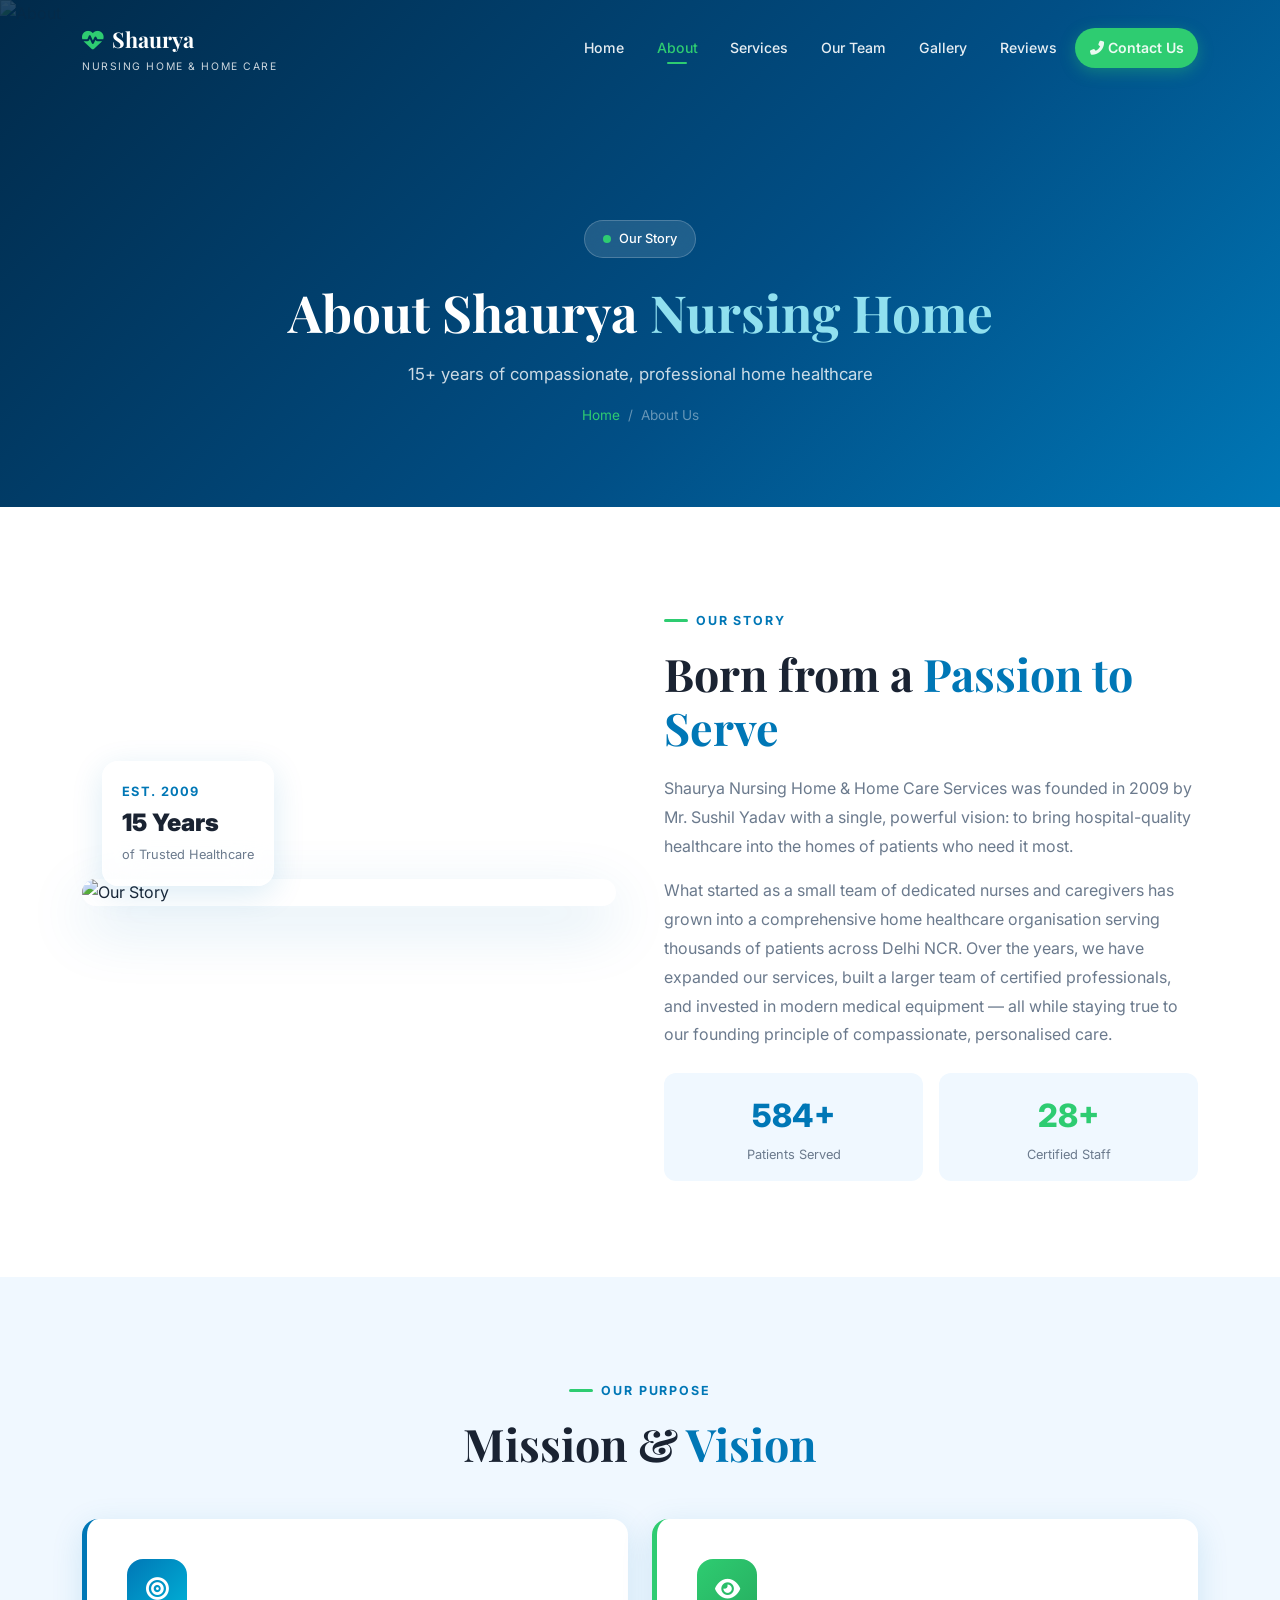
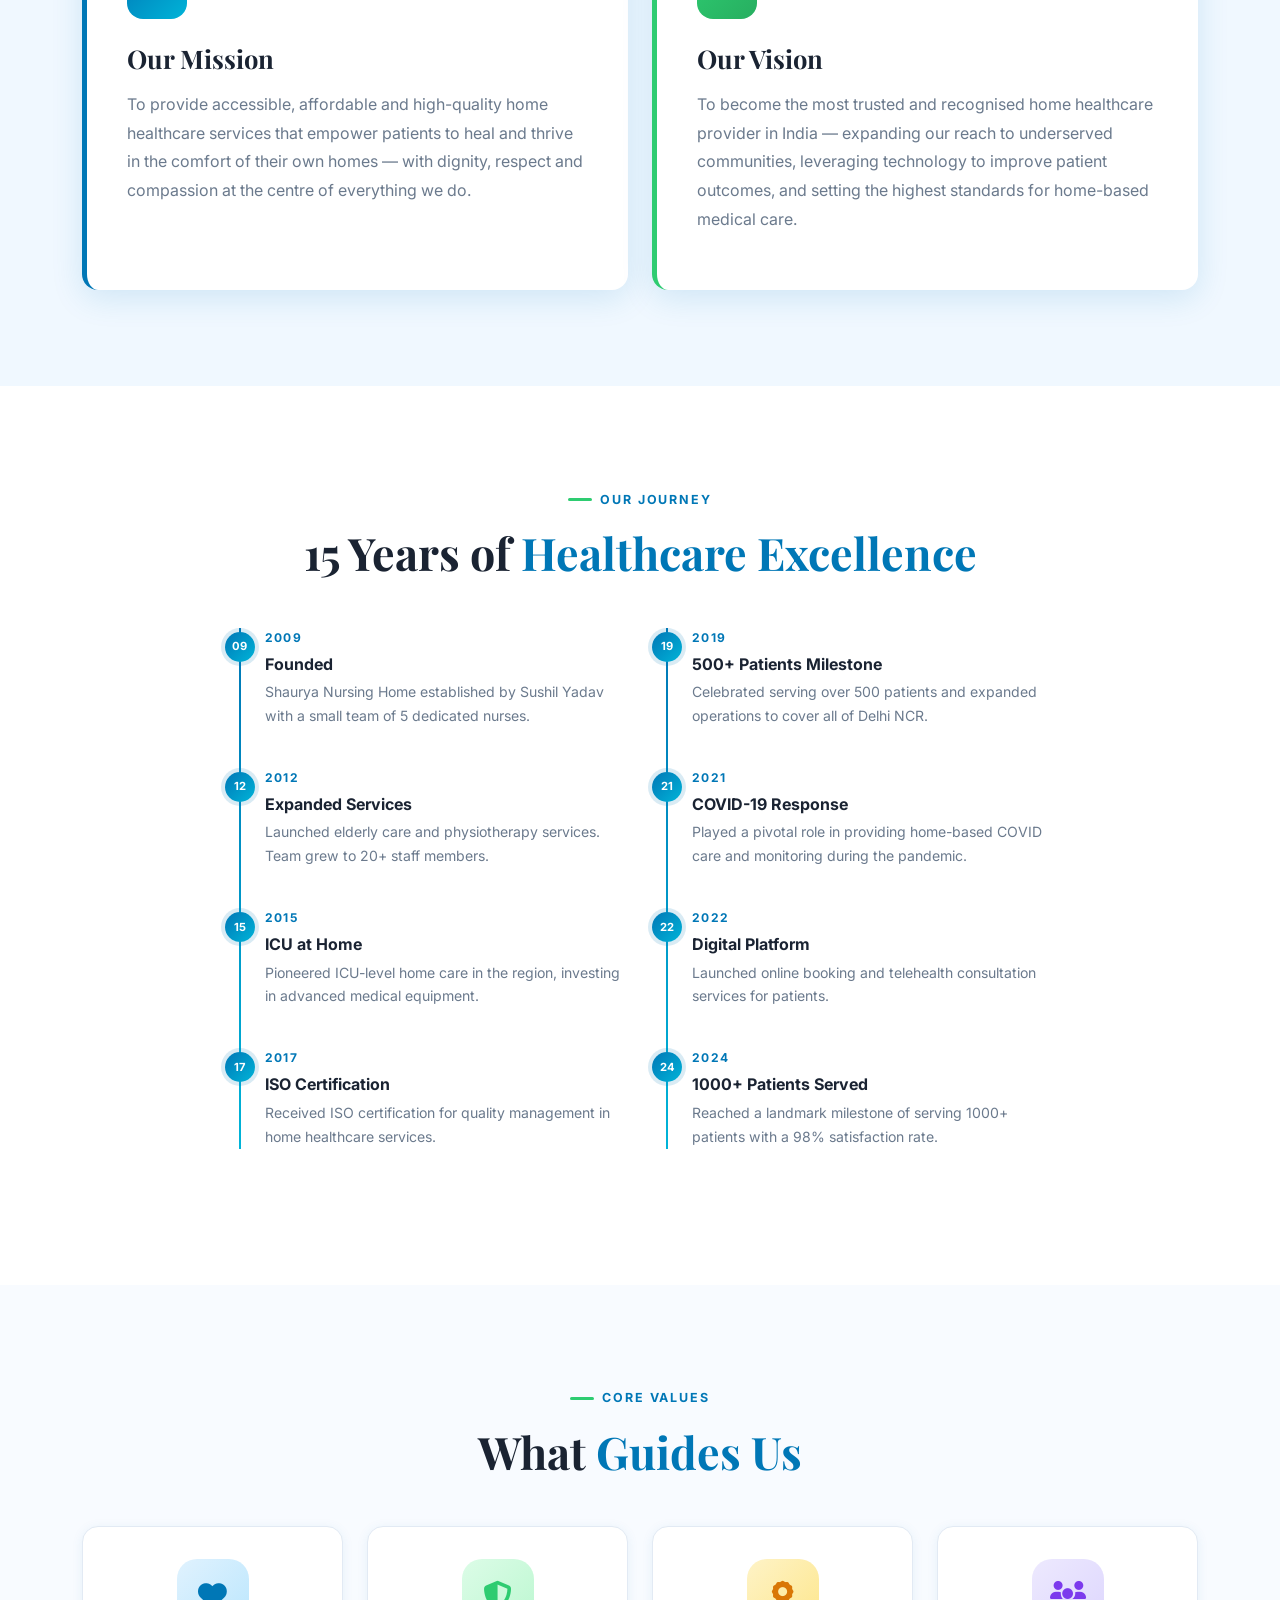
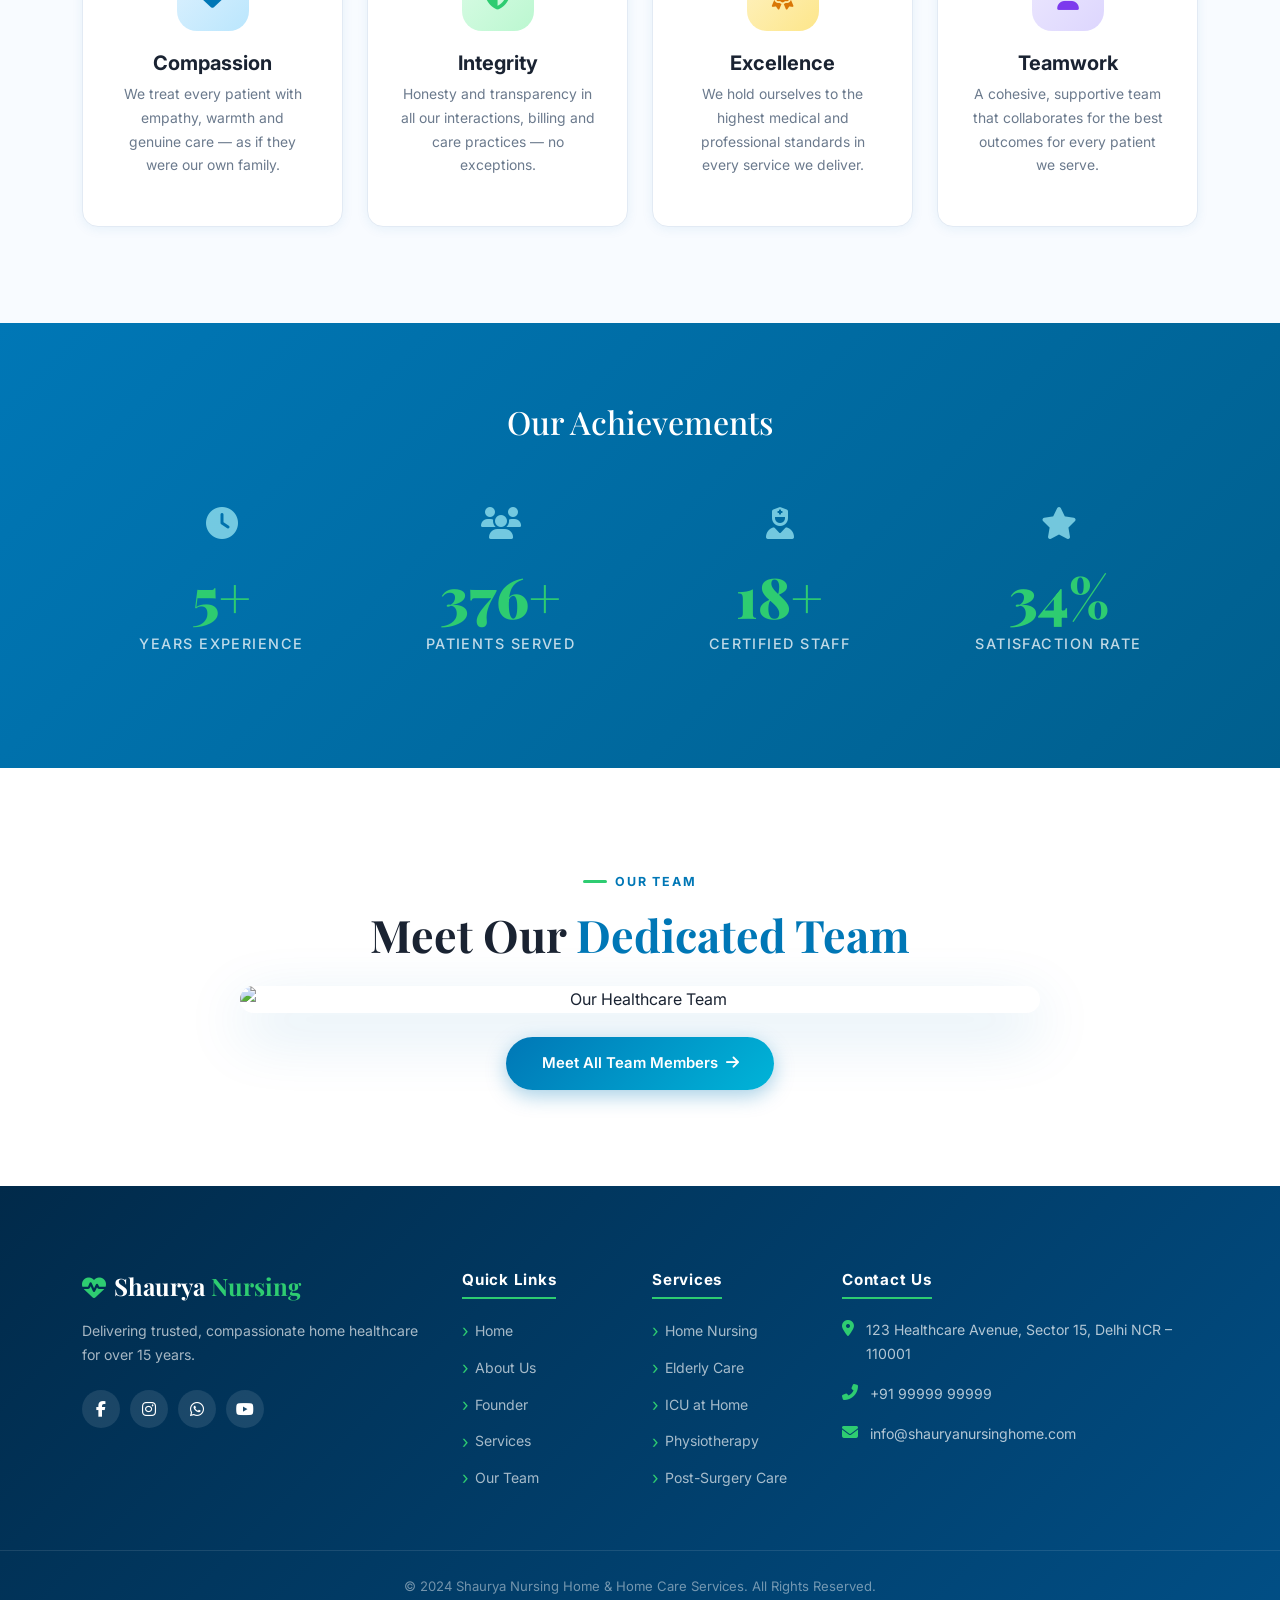
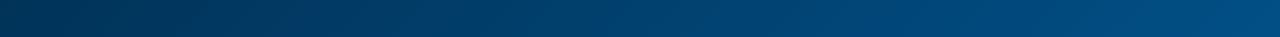
==== Shaurya Nursing/pages/about.html @ dc426464 "first" ====
<!DOCTYPE html>
<html lang="en">
<head>
  <meta charset="UTF-8"/><meta name="viewport" content="width=device-width,initial-scale=1.0"/>
  <title>About Us | Shaurya Nursing Home & Home Care Services</title>
  <link rel="stylesheet" href="https://cdn.jsdelivr.net/npm/bootstrap@5.3.2/dist/css/bootstrap.min.css"/>
  <link rel="stylesheet" href="https://cdnjs.cloudflare.com/ajax/libs/font-awesome/6.5.0/css/all.min.css"/>
  <link rel="stylesheet" href="https://cdnjs.cloudflare.com/ajax/libs/aos/2.3.4/aos.css"/>
  <link rel="stylesheet" href="../style.css"/>
</head>
<body>
<div id="loading-screen"><div class="loader-logo">Shaurya <span>Nursing Home</span></div><div class="loader-bar"><div class="loader-bar-fill"></div></div></div>
<div id="scroll-progress"></div>
<button id="back-to-top" aria-label="Back to top"><i class="fas fa-arrow-up"></i></button>

<!-- NAVBAR -->
<nav class="navbar-main navbar navbar-expand-lg">
  <div class="container">
    <a class="navbar-brand" href="/index.html"><i class="fas fa-heartbeat me-2" style="color:var(--accent)"></i>Shaurya<span class="brand-sub">Nursing Home & Home Care</span></a>
    <button class="navbar-toggler" type="button" data-bs-toggle="collapse" data-bs-target="#navMenu"><i class="fas fa-bars"></i></button>
    <div class="collapse navbar-collapse" id="navMenu">
      <ul class="nav-links navbar-nav ms-auto align-items-lg-center gap-1">
        <li><a class="nav-link" href="/index.html">Home</a></li>
        <li><a class="nav-link active" href="/pages/about.html">About</a></li>
        <li><a class="nav-link" href="/pages/services.html">Services</a></li>
        <li><a class="nav-link" href="/pages/staff.html">Our Team</a></li>
        <li><a class="nav-link" href="/pages/gallery.html">Gallery</a></li>
        <li><a class="nav-link" href="/pages/testimonials.html">Reviews</a></li>
        <li><a class="nav-link nav-cta" href="/pages/contact.html"><i class="fas fa-phone-alt me-1"></i>Contact Us</a></li>
      </ul>
    </div>
  </div>
</nav>

<!-- PAGE HERO -->
<section class="page-hero">
  <img class="bg-img" src="https://images.unsplash.com/photo-1576091160550-2173dba999ef?w=1920&q=80" alt="About"/>
  <div class="container content text-center">
    <div class="hero-badge mx-auto" style="justify-content:center"><span class="dot"></span>Our Story</div>
    <h1>About Shaurya <span style="color:var(--primary-light)">Nursing Home</span></h1>
    <p>15+ years of compassionate, professional home healthcare</p>
    <div class="breadcrumb-custom justify-content-center"><a href="index.html">Home</a><span>/</span><span>About Us</span></div>
  </div>
</section>

<!-- COMPANY STORY -->
<section class="section-pad">
  <div class="container">
    <div class="row align-items-center g-5">
      <div class="col-lg-6" data-aos="fade-right">
        <div class="position-relative">
          <img src="https://images.unsplash.com/photo-1582213782179-e0d53f98f2ca?w=700&q=80" alt="Our Story" style="border-radius:24px;width:100%;box-shadow:var(--shadow-lg)"/>
          <div class="glass-card" style="position:absolute;bottom:20px;left:20px;padding:1.2rem">
            <div style="font-size:0.8rem;color:var(--primary);font-weight:700;text-transform:uppercase;letter-spacing:.1em">Est. 2009</div>
            <div style="font-size:1.5rem;font-weight:900;color:var(--text-dark)">15 Years</div>
            <div style="font-size:0.8rem;color:var(--text-muted)">of Trusted Healthcare</div>
          </div>
        </div>
      </div>
      <div class="col-lg-6" data-aos="fade-left">
        <div class="section-label">Our Story</div>
        <h2 class="section-title">Born from a <span>Passion to Serve</span></h2>
        <p style="color:var(--text-muted);line-height:1.8;margin-bottom:1rem">
          Shaurya Nursing Home & Home Care Services was founded in 2009 by Mr. Sushil Yadav with a single, powerful vision: to bring hospital-quality healthcare into the homes of patients who need it most.
        </p>
        <p style="color:var(--text-muted);line-height:1.8;margin-bottom:1.5rem">
          What started as a small team of dedicated nurses and caregivers has grown into a comprehensive home healthcare organisation serving thousands of patients across Delhi NCR. Over the years, we have expanded our services, built a larger team of certified professionals, and invested in modern medical equipment — all while staying true to our founding principle of compassionate, personalised care.
        </p>
        <div class="row g-3">
          <div class="col-6">
            <div style="padding:1rem;background:var(--light-bg);border-radius:12px;text-align:center">
              <div style="font-size:2rem;font-weight:800;color:var(--primary)" data-counter data-target="1000" data-suffix="+">0+</div>
              <div style="font-size:0.8rem;color:var(--text-muted)">Patients Served</div>
            </div>
          </div>
          <div class="col-6">
            <div style="padding:1rem;background:var(--light-bg);border-radius:12px;text-align:center">
              <div style="font-size:2rem;font-weight:800;color:var(--accent)" data-counter data-target="50" data-suffix="+">0+</div>
              <div style="font-size:0.8rem;color:var(--text-muted)">Certified Staff</div>
            </div>
          </div>
        </div>
      </div>
    </div>
  </div>
</section>

<!-- MISSION VISION -->
<section class="section-pad section-bg-blue">
  <div class="container">
    <div class="text-center mb-5" data-aos="fade-up">
      <div class="section-label mx-auto" style="justify-content:center">Our Purpose</div>
      <h2 class="section-title">Mission & <span>Vision</span></h2>
    </div>
    <div class="row g-4">
      <div class="col-md-6" data-aos="fade-up" data-aos-delay="100">
        <div style="background:var(--white);border-radius:var(--radius);padding:2.5rem;height:100%;box-shadow:var(--shadow-md);border-left:5px solid var(--primary)">
          <div style="width:60px;height:60px;background:linear-gradient(135deg,var(--primary),var(--secondary));border-radius:16px;display:flex;align-items:center;justify-content:center;color:white;font-size:1.4rem;margin-bottom:1.5rem">
            <i class="fas fa-bullseye"></i>
          </div>
          <h3 style="font-family:var(--font-serif);font-size:1.6rem;font-weight:700;margin-bottom:1rem">Our Mission</h3>
          <p style="color:var(--text-muted);line-height:1.8">To provide accessible, affordable and high-quality home healthcare services that empower patients to heal and thrive in the comfort of their own homes — with dignity, respect and compassion at the centre of everything we do.</p>
        </div>
      </div>
      <div class="col-md-6" data-aos="fade-up" data-aos-delay="200">
        <div style="background:var(--white);border-radius:var(--radius);padding:2.5rem;height:100%;box-shadow:var(--shadow-md);border-left:5px solid var(--accent)">
          <div style="width:60px;height:60px;background:linear-gradient(135deg,var(--accent),var(--accent-dark));border-radius:16px;display:flex;align-items:center;justify-content:center;color:white;font-size:1.4rem;margin-bottom:1.5rem">
            <i class="fas fa-eye"></i>
          </div>
          <h3 style="font-family:var(--font-serif);font-size:1.6rem;font-weight:700;margin-bottom:1rem">Our Vision</h3>
          <p style="color:var(--text-muted);line-height:1.8">To become the most trusted and recognised home healthcare provider in India — expanding our reach to underserved communities, leveraging technology to improve patient outcomes, and setting the highest standards for home-based medical care.</p>
        </div>
      </div>
    </div>
  </div>
</section>

<!-- TIMELINE -->
<section class="section-pad">
  <div class="container">
    <div class="row justify-content-center">
      <div class="col-lg-9">
        <div class="text-center mb-5" data-aos="fade-up">
          <div class="section-label mx-auto" style="justify-content:center">Our Journey</div>
          <h2 class="section-title">15 Years of <span>Healthcare Excellence</span></h2>
        </div>
        <div class="row g-4">
          <div class="col-md-6" data-aos="fade-up" data-aos-delay="100">
            <div class="timeline">
              <div class="timeline-item">
                <div class="timeline-dot">09</div>
                <div class="timeline-year">2009</div>
                <h5>Founded</h5>
                <p>Shaurya Nursing Home established by Sushil Yadav with a small team of 5 dedicated nurses.</p>
              </div>
              <div class="timeline-item">
                <div class="timeline-dot">12</div>
                <div class="timeline-year">2012</div>
                <h5>Expanded Services</h5>
                <p>Launched elderly care and physiotherapy services. Team grew to 20+ staff members.</p>
              </div>
              <div class="timeline-item">
                <div class="timeline-dot">15</div>
                <div class="timeline-year">2015</div>
                <h5>ICU at Home</h5>
                <p>Pioneered ICU-level home care in the region, investing in advanced medical equipment.</p>
              </div>
              <div class="timeline-item">
                <div class="timeline-dot">17</div>
                <div class="timeline-year">2017</div>
                <h5>ISO Certification</h5>
                <p>Received ISO certification for quality management in home healthcare services.</p>
              </div>
            </div>
          </div>
          <div class="col-md-6" data-aos="fade-up" data-aos-delay="200">
            <div class="timeline">
              <div class="timeline-item">
                <div class="timeline-dot">19</div>
                <div class="timeline-year">2019</div>
                <h5>500+ Patients Milestone</h5>
                <p>Celebrated serving over 500 patients and expanded operations to cover all of Delhi NCR.</p>
              </div>
              <div class="timeline-item">
                <div class="timeline-dot">21</div>
                <div class="timeline-year">2021</div>
                <h5>COVID-19 Response</h5>
                <p>Played a pivotal role in providing home-based COVID care and monitoring during the pandemic.</p>
              </div>
              <div class="timeline-item">
                <div class="timeline-dot">22</div>
                <div class="timeline-year">2022</div>
                <h5>Digital Platform</h5>
                <p>Launched online booking and telehealth consultation services for patients.</p>
              </div>
              <div class="timeline-item">
                <div class="timeline-dot">24</div>
                <div class="timeline-year">2024</div>
                <h5>1000+ Patients Served</h5>
                <p>Reached a landmark milestone of serving 1000+ patients with a 98% satisfaction rate.</p>
              </div>
            </div>
          </div>
        </div>
      </div>
    </div>
  </div>
</section>

<!-- CORE VALUES -->
<section class="section-pad section-bg-light">
  <div class="container">
    <div class="text-center mb-5" data-aos="fade-up">
      <div class="section-label mx-auto" style="justify-content:center">Core Values</div>
      <h2 class="section-title">What <span>Guides Us</span></h2>
    </div>
    <div class="row g-4">
      <div class="col-sm-6 col-lg-3" data-aos="fade-up" data-aos-delay="100">
        <div style="text-align:center;padding:2rem;background:var(--white);border-radius:var(--radius);box-shadow:var(--shadow-sm);border:1px solid var(--border);transition:var(--transition)" class="hover-lift">
          <div style="width:72px;height:72px;background:linear-gradient(135deg,#e0f2fe,#bae6fd);border-radius:20px;display:flex;align-items:center;justify-content:center;margin:0 auto 1.25rem;font-size:1.8rem;color:var(--primary)"><i class="fas fa-heart"></i></div>
          <h5 style="font-weight:700;margin-bottom:.5rem">Compassion</h5>
          <p style="font-size:.87rem;color:var(--text-muted)">We treat every patient with empathy, warmth and genuine care — as if they were our own family.</p>
        </div>
      </div>
      <div class="col-sm-6 col-lg-3" data-aos="fade-up" data-aos-delay="200">
        <div style="text-align:center;padding:2rem;background:var(--white);border-radius:var(--radius);box-shadow:var(--shadow-sm);border:1px solid var(--border);transition:var(--transition)">
          <div style="width:72px;height:72px;background:linear-gradient(135deg,#dcfce7,#bbf7d0);border-radius:20px;display:flex;align-items:center;justify-content:center;margin:0 auto 1.25rem;font-size:1.8rem;color:var(--accent)"><i class="fas fa-shield-alt"></i></div>
          <h5 style="font-weight:700;margin-bottom:.5rem">Integrity</h5>
          <p style="font-size:.87rem;color:var(--text-muted)">Honesty and transparency in all our interactions, billing and care practices — no exceptions.</p>
        </div>
      </div>
      <div class="col-sm-6 col-lg-3" data-aos="fade-up" data-aos-delay="300">
        <div style="text-align:center;padding:2rem;background:var(--white);border-radius:var(--radius);box-shadow:var(--shadow-sm);border:1px solid var(--border);transition:var(--transition)">
          <div style="width:72px;height:72px;background:linear-gradient(135deg,#fef3c7,#fde68a);border-radius:20px;display:flex;align-items:center;justify-content:center;margin:0 auto 1.25rem;font-size:1.8rem;color:#D97706"><i class="fas fa-award"></i></div>
          <h5 style="font-weight:700;margin-bottom:.5rem">Excellence</h5>
          <p style="font-size:.87rem;color:var(--text-muted)">We hold ourselves to the highest medical and professional standards in every service we deliver.</p>
        </div>
      </div>
      <div class="col-sm-6 col-lg-3" data-aos="fade-up" data-aos-delay="400">
        <div style="text-align:center;padding:2rem;background:var(--white);border-radius:var(--radius);box-shadow:var(--shadow-sm);border:1px solid var(--border);transition:var(--transition)">
          <div style="width:72px;height:72px;background:linear-gradient(135deg,#ede9fe,#ddd6fe);border-radius:20px;display:flex;align-items:center;justify-content:center;margin:0 auto 1.25rem;font-size:1.8rem;color:#7C3AED"><i class="fas fa-users"></i></div>
          <h5 style="font-weight:700;margin-bottom:.5rem">Teamwork</h5>
          <p style="font-size:.87rem;color:var(--text-muted)">A cohesive, supportive team that collaborates for the best outcomes for every patient we serve.</p>
        </div>
      </div>
    </div>
  </div>
</section>

<!-- ACHIEVEMENTS -->
<section class="stats-section">
  <div class="container">
    <div class="text-center mb-4">
      <h2 style="font-family:var(--font-serif);color:white;font-size:2rem">Our Achievements</h2>
    </div>
    <div class="row g-0">
      <div class="col-6 col-md-3"><div class="stat-card"><div class="stat-icon"><i class="fas fa-clock"></i></div><div class="stat-num"><span data-counter data-target="15" data-suffix="+">0+</span></div><div class="stat-label">Years Experience</div></div></div>
      <div class="col-6 col-md-3"><div class="stat-card"><div class="stat-icon"><i class="fas fa-users"></i></div><div class="stat-num"><span data-counter data-target="1000" data-suffix="+">0+</span></div><div class="stat-label">Patients Served</div></div></div>
      <div class="col-6 col-md-3"><div class="stat-card"><div class="stat-icon"><i class="fas fa-user-nurse"></i></div><div class="stat-num"><span data-counter data-target="50" data-suffix="+">0+</span></div><div class="stat-label">Certified Staff</div></div></div>
      <div class="col-6 col-md-3"><div class="stat-card"><div class="stat-icon"><i class="fas fa-star"></i></div><div class="stat-num"><span data-counter data-target="98" data-suffix="%">0%</span></div><div class="stat-label">Satisfaction Rate</div></div></div>
    </div>
  </div>
</section>

<!-- TEAM PREVIEW -->
<section class="section-pad">
  <div class="container text-center">
    <div class="section-label mx-auto mb-3" style="justify-content:center">Our Team</div>
    <h2 class="section-title mb-4">Meet Our <span>Dedicated Team</span></h2>
    <img src="https://images.unsplash.com/photo-1551601651-2a8555f1a136?w=900&q=80" alt="Our Healthcare Team" style="border-radius:24px;width:100%;max-width:800px;box-shadow:var(--shadow-lg);margin:0 auto" data-aos="zoom-in"/>
    <div class="mt-4">
      <a href="staff.html" class="btn-primary-custom">Meet All Team Members <i class="fas fa-arrow-right"></i></a>
    </div>
  </div>
</section>

<!-- FOOTER -->
<footer class="footer">
  <div class="container">
    <div class="row g-4">
      <div class="col-lg-4"><div class="footer-brand"><div class="logo-text"><i class="fas fa-heartbeat me-2" style="color:var(--accent)"></i>Shaurya <span>Nursing</span></div><p>Delivering trusted, compassionate home healthcare for over 15 years.</p></div><div class="footer-social"><a href="#"><i class="fab fa-facebook-f"></i></a><a href="#"><i class="fab fa-instagram"></i></a><a href="#"><i class="fab fa-whatsapp"></i></a><a href="#"><i class="fab fa-youtube"></i></a></div></div>
      <div class="col-sm-6 col-lg-2"><h6>Quick Links</h6><ul><li><a href="index.html">Home</a></li><li><a href="about.html">About Us</a></li><li><a href="founder.html">Founder</a></li><li><a href="services.html">Services</a></li><li><a href="staff.html">Our Team</a></li></ul></div>
      <div class="col-sm-6 col-lg-2"><h6>Services</h6><ul><li><a href="services.html">Home Nursing</a></li><li><a href="services.html">Elderly Care</a></li><li><a href="services.html">ICU at Home</a></li><li><a href="services.html">Physiotherapy</a></li><li><a href="services.html">Post-Surgery Care</a></li></ul></div>
      <div class="col-lg-4"><h6>Contact Us</h6><div class="footer-contact-item"><i class="fas fa-map-marker-alt"></i><span>123 Healthcare Avenue, Sector 15, Delhi NCR – 110001</span></div><div class="footer-contact-item"><i class="fas fa-phone-alt"></i><span>+91 99999 99999</span></div><div class="footer-contact-item"><i class="fas fa-envelope"></i><span>info@shauryanursinghome.com</span></div></div>
    </div>
  </div>
  <div class="footer-bottom"><p>© 2024 Shaurya Nursing Home & Home Care Services. All Rights Reserved.</p></div>
</footer>

<script src="https://cdn.jsdelivr.net/npm/bootstrap@5.3.2/dist/js/bootstrap.bundle.min.js"></script>
<script src="https://cdnjs.cloudflare.com/ajax/libs/aos/2.3.4/aos.js"></script>
<script src="../main.js"></script>
</body>
</html>
---- Shaurya Nursing/style.css ----
/* ============================================================
   SHAURYA NURSING HOME & HOME CARE SERVICES
   Global Stylesheet
   ============================================================ */

/* --- Google Font Import --- */
@import url('https://fonts.googleapis.com/css2?family=Inter:wght@300;400;500;600;700;800;900&family=Playfair+Display:wght@400;500;600;700&display=swap');

/* --- CSS Variables --- */
:root {
  --primary:       #0077B6;
  --primary-dark:  #005f8e;
  --primary-light: #90E0EF;
  --secondary:     #00B4D8;
  --accent:        #2ECC71;
  --accent-dark:   #27AE60;
  --light-bg:      #F0F8FF;
  --soft-bg:       #F8FBFF;
  --white:         #FFFFFF;
  --text-dark:     #1A2332;
  --text-muted:    #6B7A8D;
  --border:        #E2EAF4;
  --shadow-sm:     0 2px 12px rgba(0,119,182,0.08);
  --shadow-md:     0 8px 32px rgba(0,119,182,0.14);
  --shadow-lg:     0 20px 60px rgba(0,119,182,0.18);
  --radius:        16px;
  --radius-sm:     10px;
  --radius-lg:     24px;
  --transition:    0.35s cubic-bezier(0.4,0,0.2,1);
  --font-sans:     'Inter', sans-serif;
  --font-serif:    'Playfair Display', serif;
}

/* --- Reset & Base --- */
*, *::before, *::after { box-sizing: border-box; margin: 0; padding: 0; }

html { scroll-behavior: smooth; font-size: 16px; }

body {
  font-family: var(--font-sans);
  color: var(--text-dark);
  background: var(--white);
  line-height: 1.7;
  overflow-x: hidden;
}

img { max-width: 100%; height: auto; display: block; }
a  { text-decoration: none; color: inherit; }
ul { list-style: none; padding: 0; margin: 0; }

/* ============================================================
   LOADING SCREEN
   ============================================================ */
#loading-screen {
  position: fixed; inset: 0; z-index: 9999;
  background: linear-gradient(135deg, var(--primary) 0%, var(--secondary) 100%);
  display: flex; flex-direction: column;
  align-items: center; justify-content: center;
  transition: opacity 0.6s ease, visibility 0.6s ease;
}
#loading-screen.hidden { opacity: 0; visibility: hidden; }
.loader-logo {
  font-family: var(--font-serif);
  font-size: 2rem; font-weight: 700; color: var(--white);
  margin-bottom: 2rem; text-align: center;
}
.loader-logo span { color: var(--accent); }
.loader-bar {
  width: 220px; height: 4px; background: rgba(255,255,255,0.3);
  border-radius: 999px; overflow: hidden;
}
.loader-bar-fill {
  height: 100%; width: 0;
  background: var(--white);
  border-radius: 999px;
  animation: loadBar 1.8s ease forwards;
}
@keyframes loadBar {
  0%   { width: 0; }
  60%  { width: 70%; }
  100% { width: 100%; }
}

/* ============================================================
   SCROLL PROGRESS
   ============================================================ */
#scroll-progress {
  position: fixed; top: 0; left: 0; z-index: 9998;
  height: 3px;
  background: linear-gradient(90deg, var(--accent), var(--secondary));
  width: 0; transition: width 0.1s linear;
}

/* ============================================================
   BACK TO TOP
   ============================================================ */
#back-to-top {
  position: fixed; bottom: 2rem; right: 2rem; z-index: 999;
  width: 48px; height: 48px; border-radius: 50%;
  background: var(--primary); color: var(--white);
  border: none; cursor: pointer;
  display: flex; align-items: center; justify-content: center;
  font-size: 1.1rem;
  box-shadow: var(--shadow-md);
  opacity: 0; visibility: hidden;
  transition: var(--transition);
  transform: translateY(20px);
}
#back-to-top.visible { opacity: 1; visibility: visible; transform: translateY(0); }
#back-to-top:hover { background: var(--accent); transform: translateY(-3px); }

/* ============================================================
   NAVBAR
   ============================================================ */
.navbar-main {
  position: fixed; top: 0; left: 0; right: 0; z-index: 1000;
  padding: 1rem 0;
  transition: all 0.4s ease;
  background: transparent;
}
.navbar-main.scrolled {
  background: rgba(255,255,255,0.97);
  backdrop-filter: blur(20px);
  -webkit-backdrop-filter: blur(20px);
  padding: 0.6rem 0;
  box-shadow: 0 4px 30px rgba(0,119,182,0.12);
}
.navbar-main .navbar-brand {
  font-family: var(--font-serif);
  font-size: 1.35rem; font-weight: 700;
  color: var(--white);
  transition: color 0.3s;
}
.navbar-main.scrolled .navbar-brand { color: var(--primary); }
.navbar-main .navbar-brand .brand-sub {
  display: block; font-family: var(--font-sans);
  font-size: 0.65rem; font-weight: 400; letter-spacing: 0.15em;
  text-transform: uppercase; opacity: 0.8;
}
.nav-links .nav-link {
  font-size: 0.88rem; font-weight: 500;
  color: rgba(255,255,255,0.9) !important;
  padding: 0.5rem 0.9rem !important;
  border-radius: 8px;
  transition: var(--transition);
  position: relative;
}
.navbar-main.scrolled .nav-links .nav-link { color: var(--text-dark) !important; }
.nav-links .nav-link::after {
  content: ''; position: absolute; bottom: 4px; left: 50%;
  transform: translateX(-50%) scaleX(0);
  width: 20px; height: 2px;
  background: var(--accent);
  border-radius: 2px;
  transition: transform 0.3s ease;
}
.nav-links .nav-link:hover::after,
.nav-links .nav-link.active::after { transform: translateX(-50%) scaleX(1); }
.nav-links .nav-link:hover,
.nav-links .nav-link.active { color: var(--accent) !important; }
.navbar-main.scrolled .nav-links .nav-link:hover { color: var(--primary) !important; }
.nav-cta {
  background: var(--accent) !important;
  color: var(--white) !important;
  border-radius: 50px !important;
  padding: 0.5rem 1.4rem !important;
  font-weight: 600 !important;
  box-shadow: 0 4px 15px rgba(46,204,113,0.35) !important;
}
.nav-cta:hover { background: var(--accent-dark) !important; transform: translateY(-2px); }
.nav-cta::after { display: none !important; }
.navbar-toggler { border: none; color: var(--white); }
.navbar-main.scrolled .navbar-toggler { color: var(--primary); }
.navbar-toggler:focus { box-shadow: none; }

/* ============================================================
   HERO SECTIONS
   ============================================================ */
.hero-section {
  min-height: 100vh;
  position: relative;
  display: flex; align-items: center;
  overflow: hidden;
  background: linear-gradient(135deg, #012a4a 0%, #014f86 40%, #0077b6 100%);
}
.hero-section .hero-bg {
  position: absolute; inset: 0;
  width: 100%; height: 100%;
  object-fit: cover; object-position: center;
  opacity: 0.25;
}
.hero-section .hero-overlay {
  position: absolute; inset: 0;
  background: linear-gradient(135deg, rgba(1,42,74,0.85) 0%, rgba(0,119,182,0.6) 100%);
}
.hero-section .hero-content { position: relative; z-index: 2; }
.hero-badge {
  display: inline-flex; align-items: center; gap: 8px;
  background: rgba(255,255,255,0.12);
  backdrop-filter: blur(10px);
  border: 1px solid rgba(255,255,255,0.2);
  color: var(--white);
  padding: 0.45rem 1.1rem;
  border-radius: 50px;
  font-size: 0.8rem; font-weight: 500;
  margin-bottom: 1.5rem;
  animation: fadeInDown 0.8s ease both;
  margin-top: 60px;
}
.hero-badge .dot {
  width: 8px; height: 8px; border-radius: 50%;
  background: var(--accent);
  animation: pulse-dot 1.5s ease infinite;
}
@keyframes pulse-dot {
  0%,100% { transform: scale(1); opacity: 1; }
  50% { transform: scale(1.4); opacity: 0.7; }
}
.hero-title {
  font-family: var(--font-serif);
  font-size: clamp(2.5rem, 5vw, 4.2rem);
  font-weight: 700; line-height: 1.15;
  color: var(--white);
  margin-bottom: 1.5rem;
  animation: fadeInUp 0.9s ease 0.2s both;
}
.hero-title .accent-word { color: var(--primary-light); }
.hero-title .green-word  { color: #8FFFB0; }
.hero-desc {
  font-size: 1.1rem; color: rgba(255,255,255,0.85);
  max-width: 560px; margin-bottom: 2.5rem;
  animation: fadeInUp 1s ease 0.4s both;
}
.hero-btns { animation: fadeInUp 1s ease 0.6s both; }
.hero-stats {
  display: flex; flex-wrap: wrap; gap: 2rem;
  margin-top: 3rem;
  animation: fadeInUp 1s ease 0.8s both;
}
.hero-stat-item { text-align: center; }
.hero-stat-item .num {
  font-size: 2rem; font-weight: 800;
  color: var(--white); line-height: 1;
}
.hero-stat-item .lbl {
  font-size: 0.75rem; color: rgba(255,255,255,0.7);
  text-transform: uppercase; letter-spacing: 0.08em; margin-top: 4px;
}
.hero-image-card {
  position: relative; z-index: 2;
  animation: fadeInRight 1s ease 0.5s both;
}
.hero-image-card img {
  border-radius: var(--radius-lg);
  box-shadow: var(--shadow-lg);
  width: 100%;
}
.hero-float-card {
  position: absolute;
  background: var(--white);
  border-radius: var(--radius);
  padding: 1rem 1.25rem;
  box-shadow: var(--shadow-lg);
  display: flex; align-items: center; gap: 12px;
  min-width: 180px;
  animation: float 3s ease-in-out infinite;
}
.hero-float-card .icon {
  width: 44px; height: 44px; border-radius: 12px;
  display: flex; align-items: center; justify-content: center;
  font-size: 1.2rem; flex-shrink: 0;
}
.hero-float-card .title { font-size: 0.8rem; font-weight: 700; color: var(--text-dark); }
.hero-float-card .sub   { font-size: 0.7rem; color: var(--text-muted); }
.hero-float-card-1 { top: 12%; right: -5%; }
.hero-float-card-2 { bottom: 18%; left: -8%; }
@keyframes float {
  0%,100% { transform: translateY(0); }
  50%      { transform: translateY(-10px); }
}

/* ============================================================
   SECTION COMMON
   ============================================================ */
.section-pad { padding: 96px 0; }
.section-pad-sm { padding: 64px 0; }
.section-label {
  display: inline-flex; align-items: center; gap: 8px;
  font-size: 0.78rem; font-weight: 700;
  text-transform: uppercase; letter-spacing: 0.15em;
  color: var(--primary);
  margin-bottom: 1rem;
}
.section-label::before {
  content: ''; display: block;
  width: 24px; height: 3px; border-radius: 2px;
  background: var(--accent);
}
.section-title {
  font-family: var(--font-serif);
  font-size: clamp(1.8rem, 3.5vw, 2.8rem);
  font-weight: 700; line-height: 1.2;
  color: var(--text-dark); margin-bottom: 1.2rem;
}
.section-title span { color: var(--primary); }
.section-desc {
  font-size: 1.05rem; color: var(--text-muted);
  max-width: 580px; line-height: 1.8;
}
.section-bg-light { background: var(--soft-bg); }
.section-bg-blue  { background: var(--light-bg); }

/* ============================================================
   BUTTONS
   ============================================================ */
.btn-primary-custom {
  background: linear-gradient(135deg, var(--primary), var(--secondary));
  color: var(--white);
  border: none; border-radius: 50px;
  padding: 0.85rem 2.2rem;
  font-size: 0.93rem; font-weight: 600;
  transition: var(--transition);
  box-shadow: 0 6px 20px rgba(0,119,182,0.35);
  cursor: pointer; display: inline-flex; align-items: center; gap: 8px;
}
.btn-primary-custom:hover {
  transform: translateY(-3px);
  box-shadow: 0 10px 30px rgba(0,119,182,0.45);
  color: var(--white);
}
.btn-outline-custom {
  background: transparent; color: var(--white);
  border: 2px solid rgba(255,255,255,0.6); border-radius: 50px;
  padding: 0.83rem 2.2rem;
  font-size: 0.93rem; font-weight: 600;
  transition: var(--transition); cursor: pointer;
  display: inline-flex; align-items: center; gap: 8px;
}
.btn-outline-custom:hover {
  background: var(--white); color: var(--primary);
  border-color: var(--white); transform: translateY(-3px);
}
.btn-green {
  background: linear-gradient(135deg, var(--accent), var(--accent-dark));
  color: var(--white); border: none; border-radius: 50px;
  padding: 0.85rem 2.2rem;
  font-size: 0.93rem; font-weight: 600;
  box-shadow: 0 6px 20px rgba(46,204,113,0.35);
  transition: var(--transition); cursor: pointer;
  display: inline-flex; align-items: center; gap: 8px;
}
.btn-green:hover { transform: translateY(-3px); box-shadow: 0 10px 30px rgba(46,204,113,0.5); color: var(--white); }

/* ============================================================
   SERVICE CARDS
   ============================================================ */
.service-card {
  background: var(--white);
  border-radius: var(--radius);
  padding: 2rem;
  box-shadow: var(--shadow-sm);
  border: 1px solid var(--border);
  transition: var(--transition);
  height: 100%;
  position: relative; overflow: hidden;
}
.service-card::before {
  content: ''; position: absolute;
  top: 0; left: 0; right: 0; height: 4px;
  background: linear-gradient(90deg, var(--primary), var(--secondary));
  transform: scaleX(0); transition: transform 0.4s ease;
  transform-origin: left;
}
.service-card:hover { transform: translateY(-8px); box-shadow: var(--shadow-lg); border-color: var(--primary-light); }
.service-card:hover::before { transform: scaleX(1); }
.service-icon {
  width: 64px; height: 64px;
  background: linear-gradient(135deg, var(--light-bg), var(--primary-light));
  border-radius: 16px; display: flex; align-items: center; justify-content: center;
  font-size: 1.6rem; color: var(--primary);
  margin-bottom: 1.25rem;
  transition: var(--transition);
}
.service-card:hover .service-icon {
  background: linear-gradient(135deg, var(--primary), var(--secondary));
  color: var(--white); transform: rotate(5deg) scale(1.1);
}
.service-card h4 { font-size: 1.1rem; font-weight: 700; margin-bottom: 0.75rem; color: var(--text-dark); }
.service-card p  { font-size: 0.9rem; color: var(--text-muted); line-height: 1.7; }
.service-card .learn-more {
  display: inline-flex; align-items: center; gap: 6px;
  font-size: 0.85rem; font-weight: 600; color: var(--primary);
  margin-top: 1rem; transition: gap 0.3s;
}
.service-card:hover .learn-more { gap: 10px; }

/* ============================================================
   STATS SECTION
   ============================================================ */
.stats-section {
  background: linear-gradient(135deg, var(--primary) 0%, var(--primary-dark) 100%);
  padding: 80px 0;
}
.stat-card {
  text-align: center; padding: 2rem;
  border-right: 1px solid rgba(255,255,255,0.15);
}
.stat-card:last-child { border-right: none; }
.stat-card .stat-num {
  font-size: 3.5rem; font-weight: 900;
  color: var(--white); line-height: 1;
  font-family: var(--font-serif);
}
.stat-card .stat-num span { color: var(--accent); }
.stat-card .stat-label {
  font-size: 0.9rem; color: rgba(255,255,255,0.75);
  text-transform: uppercase; letter-spacing: 0.1em;
  margin-top: 0.5rem; font-weight: 500;
}
.stat-card .stat-icon {
  font-size: 2rem; color: var(--primary-light);
  margin-bottom: 1rem; opacity: 0.8;
}

/* ============================================================
   CARDS – TEAM / STAFF
   ============================================================ */
.team-card {
  background: var(--white);
  border-radius: var(--radius);
  overflow: hidden;
  box-shadow: var(--shadow-sm);
  border: 1px solid var(--border);
  transition: var(--transition);
  height: 100%;
}
.team-card:hover { transform: translateY(-8px); box-shadow: var(--shadow-lg); }
.team-card .img-wrap {
  position: relative; overflow: hidden;
  padding-top: 85%;
}
.team-card .img-wrap img {
  position: absolute; inset: 0;
  width: 100%; height: 100%; object-fit: cover;
  transition: transform 0.5s ease;
}
.team-card:hover .img-wrap img { transform: scale(1.08); }
.team-card .overlay {
  position: absolute; inset: 0;
  background: linear-gradient(to top, rgba(0,119,182,0.8) 0%, transparent 60%);
  opacity: 0; transition: opacity 0.4s;
  display: flex; align-items: flex-end; padding: 1.5rem;
}
.team-card:hover .overlay { opacity: 1; }
.team-card .overlay .socials a {
  width: 36px; height: 36px; border-radius: 50%;
  background: var(--white); color: var(--primary);
  display: inline-flex; align-items: center; justify-content: center;
  margin-right: 6px; transition: var(--transition);
}
.team-card .overlay .socials a:hover { background: var(--accent); color: var(--white); }
.team-card .card-body { padding: 1.5rem; }
.team-card .name   { font-size: 1.05rem; font-weight: 700; margin-bottom: 4px; }
.team-card .role   { font-size: 0.82rem; color: var(--primary); font-weight: 600; }
.team-card .exp    { font-size: 0.8rem; color: var(--text-muted); margin-top: 4px; }
.team-card .dept-badge {
  display: inline-block; font-size: 0.7rem; font-weight: 600;
  padding: 3px 10px; border-radius: 50px;
  background: var(--light-bg); color: var(--primary);
  margin-top: 8px;
}

/* ============================================================
   TESTIMONIALS
   ============================================================ */
.testimonial-card {
  background: var(--white);
  border-radius: var(--radius);
  padding: 2rem;
  box-shadow: var(--shadow-md);
  border: 1px solid var(--border);
  position: relative; overflow: hidden;
}
.testimonial-card::before {
  content: '\201C';
  position: absolute; top: -10px; right: 20px;
  font-size: 8rem; color: var(--light-bg);
  font-family: Georgia, serif; line-height: 1; z-index: 0;
  pointer-events: none;
}
.testimonial-card .stars { color: #F59E0B; font-size: 0.9rem; margin-bottom: 1rem; }
.testimonial-card .review-text {
  font-size: 0.95rem; color: var(--text-muted); line-height: 1.8;
  position: relative; z-index: 1; margin-bottom: 1.5rem;
  font-style: italic;
}
.testimonial-card .reviewer {
  display: flex; align-items: center; gap: 12px;
}
.testimonial-card .reviewer img {
  width: 48px; height: 48px; border-radius: 50%; object-fit: cover;
  border: 2px solid var(--primary-light);
}
.testimonial-card .reviewer .r-name { font-weight: 700; font-size: 0.9rem; }
.testimonial-card .reviewer .r-role { font-size: 0.78rem; color: var(--text-muted); }

/* ============================================================
   GALLERY
   ============================================================ */
.gallery-item {
  border-radius: var(--radius-sm);
  overflow: hidden;
  position: relative; cursor: pointer;
}
.gallery-item img {
  width: 100%; height: 100%;
  object-fit: cover;
  transition: transform 0.5s ease;
  display: block;
}
.gallery-item:hover img { transform: scale(1.08); }
.gallery-item .g-overlay {
  position: absolute; inset: 0;
  background: rgba(0,119,182,0.7);
  display: flex; align-items: center; justify-content: center;
  opacity: 0; transition: opacity 0.4s;
}
.gallery-item:hover .g-overlay { opacity: 1; }
.gallery-item .g-overlay i { font-size: 2rem; color: var(--white); }

/* ============================================================
   FOOTER
   ============================================================ */
.footer {
  background: linear-gradient(135deg, #012a4a 0%, #014f86 100%);
  color: rgba(255,255,255,0.85);
  padding: 80px 0 0;
}
.footer-brand { margin-bottom: 1.5rem; }
.footer-brand .logo-text {
  font-family: var(--font-serif);
  font-size: 1.5rem; font-weight: 700; color: var(--white);
}
.footer-brand .logo-text span { color: var(--accent); }
.footer-brand p { font-size: 0.88rem; color: rgba(255,255,255,0.65); margin-top: 0.75rem; line-height: 1.7; }
.footer h6 {
  color: var(--white); font-weight: 700;
  font-size: 0.95rem; letter-spacing: 0.05em;
  margin-bottom: 1.2rem;
  padding-bottom: 0.5rem;
  border-bottom: 2px solid var(--accent);
  display: inline-block;
}
.footer ul li { margin-bottom: 0.6rem; }
.footer ul li a {
  color: rgba(255,255,255,0.65); font-size: 0.88rem;
  transition: color 0.3s; display: inline-flex; align-items: center; gap: 6px;
}
.footer ul li a:hover { color: var(--accent); padding-left: 6px; }
.footer ul li a::before {
  content: '›'; color: var(--accent); font-size: 1.1rem; line-height: 1;
}
.footer-contact-item {
  display: flex; align-items: flex-start; gap: 12px;
  font-size: 0.88rem; color: rgba(255,255,255,0.7);
  margin-bottom: 1rem;
}
.footer-contact-item i { color: var(--accent); font-size: 1rem; margin-top: 2px; flex-shrink: 0; }
.footer-bottom {
  margin-top: 3rem; padding: 1.5rem 0;
  border-top: 1px solid rgba(255,255,255,0.1);
  text-align: center; font-size: 0.82rem; color: rgba(255,255,255,0.45);
}
.footer-social { display: flex; gap: 10px; margin-top: 1.5rem; }
.footer-social a {
  width: 38px; height: 38px; border-radius: 50%;
  background: rgba(255,255,255,0.1); color: var(--white);
  display: flex; align-items: center; justify-content: center;
  transition: var(--transition);
}
.footer-social a:hover { background: var(--accent); transform: translateY(-3px); }

/* ============================================================
   PAGE HERO (inner pages)
   ============================================================ */
.page-hero {
  padding: 160px 0 80px;
  background: linear-gradient(135deg, #012a4a 0%, #014f86 60%, #0077b6 100%);
  position: relative; overflow: hidden;
}
.page-hero .bg-img {
  position: absolute; inset: 0; width: 100%; height: 100%;
  object-fit: cover; opacity: 0.15;
}
.page-hero .content { position: relative; z-index: 2; }
.page-hero h1 {
  font-family: var(--font-serif);
  font-size: clamp(2.2rem, 4vw, 3.2rem);
  font-weight: 700; color: var(--white); margin-bottom: 1rem;
}
.page-hero p { color: rgba(255,255,255,0.8); font-size: 1.05rem; }
.breadcrumb-custom {
  display: flex; align-items: center; gap: 8px;
  font-size: 0.85rem; color: rgba(255,255,255,0.6);
  margin-top: 1rem;
}
.breadcrumb-custom a { color: var(--accent); }
.breadcrumb-custom span { color: rgba(255,255,255,0.4); }

/* ============================================================
   ABOUT / TIMELINE
   ============================================================ */
.timeline {
  position: relative; padding-left: 2.5rem;
}
.timeline::before {
  content: ''; position: absolute;
  left: 14px; top: 0; bottom: 0; width: 2px;
  background: linear-gradient(to bottom, var(--primary), var(--secondary));
}
.timeline-item {
  position: relative; margin-bottom: 2.5rem;
}
.timeline-dot {
  position: absolute; left: -2.5rem;
  top: 4px; width: 30px; height: 30px; border-radius: 50%;
  background: linear-gradient(135deg, var(--primary), var(--secondary));
  display: flex; align-items: center; justify-content: center;
  color: var(--white); font-size: 0.7rem; font-weight: 700;
  box-shadow: 0 0 0 4px rgba(0,119,182,0.15);
}
.timeline-year {
  font-size: 0.75rem; font-weight: 700; color: var(--primary);
  text-transform: uppercase; letter-spacing: 0.12em; margin-bottom: 0.4rem;
}
.timeline-item h5 { font-size: 1rem; font-weight: 700; margin-bottom: 0.4rem; }
.timeline-item p  { font-size: 0.88rem; color: var(--text-muted); }

/* ============================================================
   WHY CHOOSE US
   ============================================================ */
.feature-item {
  display: flex; gap: 1.25rem;
  padding: 1.5rem; border-radius: var(--radius-sm);
  background: var(--white); box-shadow: var(--shadow-sm);
  border: 1px solid var(--border); transition: var(--transition);
  height: 100%;
}
.feature-item:hover { box-shadow: var(--shadow-md); transform: translateY(-4px); }
.feature-item .fi-icon {
  width: 52px; height: 52px; border-radius: 14px;
  background: linear-gradient(135deg, var(--light-bg), var(--primary-light));
  display: flex; align-items: center; justify-content: center;
  color: var(--primary); font-size: 1.3rem; flex-shrink: 0;
  transition: var(--transition);
}
.feature-item:hover .fi-icon {
  background: linear-gradient(135deg, var(--primary), var(--secondary));
  color: var(--white);
}
.feature-item .fi-title { font-size: 0.95rem; font-weight: 700; margin-bottom: 0.4rem; }
.feature-item .fi-desc  { font-size: 0.85rem; color: var(--text-muted); line-height: 1.6; }

/* ============================================================
   CTA BANNER
   ============================================================ */
.cta-banner {
  background: linear-gradient(135deg, var(--primary) 0%, var(--secondary) 100%);
  padding: 80px 0; position: relative; overflow: hidden;
}
.cta-banner::before {
  content: '';
  position: absolute; top: -50%; right: -10%;
  width: 500px; height: 500px; border-radius: 50%;
  background: rgba(255,255,255,0.05);
}
.cta-banner::after {
  content: '';
  position: absolute; bottom: -50%; left: -5%;
  width: 300px; height: 300px; border-radius: 50%;
  background: rgba(255,255,255,0.07);
}
.cta-banner .content { position: relative; z-index: 2; }
.cta-banner h2 { font-family: var(--font-serif); font-size: clamp(1.8rem,3vw,2.8rem); color: var(--white); font-weight: 700; }
.cta-banner p  { color: rgba(255,255,255,0.85); font-size: 1.05rem; }

/* ============================================================
   CONTACT
   ============================================================ */
.contact-card {
  background: var(--white);
  border-radius: var(--radius);
  padding: 2rem;
  box-shadow: var(--shadow-md);
  height: 100%;
}
.contact-info-item {
  display: flex; gap: 1rem; padding: 1.25rem;
  border-radius: var(--radius-sm); margin-bottom: 1rem;
  background: var(--soft-bg); border: 1px solid var(--border);
  transition: var(--transition);
}
.contact-info-item:hover { box-shadow: var(--shadow-sm); background: var(--white); }
.contact-info-item .ci-icon {
  width: 48px; height: 48px; border-radius: 12px;
  background: linear-gradient(135deg, var(--primary), var(--secondary));
  color: var(--white); display: flex; align-items: center; justify-content: center;
  font-size: 1.1rem; flex-shrink: 0;
}
.contact-info-item .ci-label { font-size: 0.75rem; font-weight: 600; text-transform: uppercase; letter-spacing: 0.08em; color: var(--text-muted); }
.contact-info-item .ci-val   { font-size: 0.95rem; font-weight: 600; color: var(--text-dark); }
.form-control-custom {
  width: 100%; padding: 0.85rem 1.2rem;
  border: 2px solid var(--border); border-radius: var(--radius-sm);
  font-size: 0.92rem; font-family: var(--font-sans);
  background: var(--white); color: var(--text-dark);
  transition: border-color 0.3s, box-shadow 0.3s;
  outline: none;
}
.form-control-custom:focus {
  border-color: var(--primary);
  box-shadow: 0 0 0 4px rgba(0,119,182,0.1);
}
.form-label-custom { font-size: 0.85rem; font-weight: 600; color: var(--text-dark); margin-bottom: 0.4rem; display: block; }

/* ============================================================
   FAQ
   ============================================================ */
.faq-item {
  border: 1px solid var(--border); border-radius: var(--radius-sm);
  margin-bottom: 1rem; overflow: hidden;
  transition: box-shadow 0.3s;
}
.faq-item:hover { box-shadow: var(--shadow-sm); }
.faq-question {
  padding: 1.1rem 1.5rem; cursor: pointer;
  display: flex; justify-content: space-between; align-items: center;
  font-weight: 600; font-size: 0.95rem; color: var(--text-dark);
  background: var(--white); transition: background 0.3s;
  user-select: none;
}
.faq-question:hover, .faq-item.active .faq-question {
  background: var(--light-bg); color: var(--primary);
}
.faq-question .faq-icon { transition: transform 0.3s; color: var(--primary); font-size: 1rem; }
.faq-item.active .faq-question .faq-icon { transform: rotate(45deg); }
.faq-answer {
  max-height: 0; overflow: hidden; transition: max-height 0.4s ease, padding 0.3s;
  padding: 0 1.5rem; font-size: 0.9rem; color: var(--text-muted); line-height: 1.8;
  background: var(--soft-bg);
}
.faq-item.active .faq-answer { max-height: 300px; padding: 1.2rem 1.5rem; }

/* ============================================================
   FOUNDER PROFILE
   ============================================================ */
.founder-card {
  background: var(--white);
  border-radius: var(--radius-lg);
  overflow: hidden;
  box-shadow: var(--shadow-lg);
  position: relative;
}
.founder-card-header {
  background: linear-gradient(135deg, var(--primary), var(--secondary));
  padding: 2rem; text-align: center;
}
.founder-img-wrap {
  width: 140px; height: 140px; border-radius: 50%;
  border: 5px solid rgba(255,255,255,0.4);
  overflow: hidden; margin: 0 auto 1rem;
  box-shadow: 0 8px 30px rgba(0,0,0,0.2);
}
.founder-img-wrap img { width: 100%; height: 100%; object-fit: cover; }
.founder-card-header .f-name { font-family: var(--font-serif); font-size: 1.5rem; font-weight: 700; color: var(--white); }
.founder-card-header .f-role { font-size: 0.85rem; color: rgba(255,255,255,0.8); margin-top: 4px; }
.founder-card-body { padding: 2rem; }
.founder-stat {
  text-align: center; padding: 1rem;
  border-right: 1px solid var(--border);
}
.founder-stat:last-child { border-right: none; }
.founder-stat .num { font-size: 1.8rem; font-weight: 800; color: var(--primary); }
.founder-stat .lbl { font-size: 0.75rem; color: var(--text-muted); text-transform: uppercase; letter-spacing: 0.08em; }

/* ============================================================
   SERVICES DETAIL
   ============================================================ */
.service-detail-card {
  background: var(--white);
  border-radius: var(--radius);
  overflow: hidden;
  box-shadow: var(--shadow-sm);
  border: 1px solid var(--border);
  transition: var(--transition); height: 100%;
}
.service-detail-card:hover { box-shadow: var(--shadow-lg); transform: translateY(-6px); }
.service-detail-card .img-wrap { position: relative; overflow: hidden; padding-top: 60%; }
.service-detail-card .img-wrap img { position: absolute; inset: 0; width: 100%; height: 100%; object-fit: cover; transition: transform 0.5s; }
.service-detail-card:hover .img-wrap img { transform: scale(1.06); }
.service-detail-card .img-wrap .badge-overlay {
  position: absolute; top: 12px; left: 12px;
  background: var(--primary); color: var(--white);
  font-size: 0.72rem; font-weight: 700; padding: 4px 12px; border-radius: 50px;
}
.service-detail-card .card-body { padding: 1.75rem; }
.service-detail-card h4 { font-size: 1.1rem; font-weight: 700; margin-bottom: 0.75rem; }
.service-detail-card p  { font-size: 0.88rem; color: var(--text-muted); margin-bottom: 1rem; line-height: 1.7; }
.feature-list { list-style: none; padding: 0; margin: 0 0 1.25rem; }
.feature-list li {
  font-size: 0.85rem; color: var(--text-muted);
  padding: 4px 0; display: flex; align-items: center; gap: 8px;
}
.feature-list li::before {
  content: '✓'; font-weight: 700; color: var(--accent);
  font-size: 0.85rem; flex-shrink: 0;
}

/* ============================================================
   LIGHTBOX
   ============================================================ */
#lightbox {
  display: none; position: fixed; inset: 0; z-index: 9999;
  background: rgba(0,0,0,0.92);
  align-items: center; justify-content: center; flex-direction: column;
}
#lightbox.open { display: flex; }
#lightbox img { max-width: 90vw; max-height: 80vh; border-radius: var(--radius-sm); box-shadow: var(--shadow-lg); }
#lightbox .lb-close {
  position: absolute; top: 1.5rem; right: 1.5rem;
  width: 44px; height: 44px; border-radius: 50%;
  background: rgba(255,255,255,0.15); color: var(--white);
  border: none; cursor: pointer; font-size: 1.2rem;
  display: flex; align-items: center; justify-content: center; transition: background 0.3s;
}
#lightbox .lb-close:hover { background: var(--accent); }
#lightbox .lb-caption { color: rgba(255,255,255,0.7); font-size: 0.9rem; margin-top: 1rem; }
#lightbox .lb-prev, #lightbox .lb-next {
  position: absolute; top: 50%; transform: translateY(-50%);
  width: 50px; height: 50px; border-radius: 50%;
  background: rgba(255,255,255,0.15); color: var(--white);
  border: none; cursor: pointer; font-size: 1.3rem;
  display: flex; align-items: center; justify-content: center; transition: background 0.3s;
}
#lightbox .lb-prev { left: 1.5rem; }
#lightbox .lb-next { right: 1.5rem; }
#lightbox .lb-prev:hover, #lightbox .lb-next:hover { background: var(--primary); }

/* ============================================================
   SWIPER / CAROUSEL OVERRIDES
   ============================================================ */
.swiper-pagination-bullet { background: var(--primary-light); }
.swiper-pagination-bullet-active { background: var(--primary); }
.swiper-button-next, .swiper-button-prev {
  color: var(--primary) !important;
  background: var(--white);
  width: 44px !important; height: 44px !important;
  border-radius: 50% !important;
  box-shadow: var(--shadow-sm);
}
.swiper-button-next::after, .swiper-button-prev::after { font-size: 1rem !important; }

/* ============================================================
   EMERGENCY CARD
   ============================================================ */
.emergency-card {
  background: linear-gradient(135deg, #ef4444, #dc2626);
  border-radius: var(--radius);
  padding: 2rem; color: var(--white);
  box-shadow: 0 8px 30px rgba(239,68,68,0.35);
}
.emergency-card h4 { font-weight: 800; font-size: 1.2rem; margin-bottom: 0.5rem; }
.emergency-card .phone { font-size: 2rem; font-weight: 900; font-family: var(--font-serif); }
.emergency-card p { font-size: 0.85rem; opacity: 0.9; }

/* ============================================================
   BLOG / NEWS
   ============================================================ */
.blog-card {
  background: var(--white);
  border-radius: var(--radius);
  overflow: hidden; box-shadow: var(--shadow-sm);
  border: 1px solid var(--border); transition: var(--transition); height: 100%;
}
.blog-card:hover { box-shadow: var(--shadow-lg); transform: translateY(-6px); }
.blog-card .img-wrap { padding-top: 60%; position: relative; overflow: hidden; }
.blog-card .img-wrap img { position: absolute; inset: 0; width: 100%; height: 100%; object-fit: cover; transition: transform 0.5s; }
.blog-card:hover .img-wrap img { transform: scale(1.06); }
.blog-card .card-body { padding: 1.5rem; }
.blog-tag { display: inline-block; font-size: 0.7rem; font-weight: 700; text-transform: uppercase; letter-spacing: 0.1em; padding: 3px 10px; border-radius: 50px; background: var(--light-bg); color: var(--primary); margin-bottom: 0.75rem; }
.blog-card h5 { font-size: 1rem; font-weight: 700; line-height: 1.4; margin-bottom: 0.6rem; }
.blog-card .meta { font-size: 0.78rem; color: var(--text-muted); }

/* ============================================================
   ANIMATIONS
   ============================================================ */
@keyframes fadeInUp    { from { opacity:0; transform: translateY(30px); } to { opacity:1; transform: translateY(0); } }
@keyframes fadeInDown  { from { opacity:0; transform: translateY(-30px); } to { opacity:1; transform: translateY(0); } }
@keyframes fadeInRight { from { opacity:0; transform: translateX(40px);  } to { opacity:1; transform: translateX(0); } }
@keyframes fadeIn      { from { opacity:0; } to { opacity:1; } }
@keyframes scaleIn     { from { opacity:0; transform: scale(0.9); } to { opacity:1; transform: scale(1); } }
@keyframes slideInLeft { from { opacity:0; transform: translateX(-40px); } to { opacity:1; transform: translateX(0); } }
@keyframes rotateIn    { from { opacity:0; transform: rotate(-15deg) scale(0.9); } to { opacity:1; transform: rotate(0) scale(1); } }

.animate-fade-up   { animation: fadeInUp    0.8s ease both; }
.animate-fade-in   { animation: fadeIn      0.8s ease both; }
.animate-scale-in  { animation: scaleIn     0.8s ease both; }
.animate-slide-left{ animation: slideInLeft 0.8s ease both; }

/* Stagger delays */
.delay-1 { animation-delay: 0.1s; }
.delay-2 { animation-delay: 0.2s; }
.delay-3 { animation-delay: 0.3s; }
.delay-4 { animation-delay: 0.4s; }
.delay-5 { animation-delay: 0.5s; }

/* ============================================================
   GLASSMORPHISM CARD
   ============================================================ */
.glass-card {
  background: rgba(255,255,255,0.65);
  backdrop-filter: blur(20px);
  -webkit-backdrop-filter: blur(20px);
  border: 1px solid rgba(255,255,255,0.4);
  border-radius: var(--radius);
  box-shadow: var(--shadow-md);
}

/* ============================================================
   FILTER BUTTONS (Staff page)
   ============================================================ */
.filter-btn {
  padding: 0.5rem 1.25rem; border-radius: 50px;
  border: 2px solid var(--border); background: var(--white);
  color: var(--text-muted); font-size: 0.85rem; font-weight: 600;
  cursor: pointer; transition: var(--transition);
}
.filter-btn:hover, .filter-btn.active {
  background: var(--primary); border-color: var(--primary);
  color: var(--white); box-shadow: 0 4px 15px rgba(0,119,182,0.3);
}

/* ============================================================
   BUSINESS HOURS TABLE
   ============================================================ */
.hours-table tr { border-bottom: 1px solid var(--border); }
.hours-table tr:last-child { border-bottom: none; }
.hours-table td { padding: 0.7rem 1rem; font-size: 0.88rem; }
.hours-table td:first-child { color: var(--text-dark); font-weight: 600; }
.hours-table td:last-child { color: var(--text-muted); text-align: right; }
.hours-table tr.today td { color: var(--accent); }
.hours-open  { color: var(--accent); font-weight: 600; }
.hours-closed{ color: #ef4444; font-weight: 600; }

/* ============================================================
   RESPONSIVE
   ============================================================ */
@media (max-width: 991px) {
  .section-pad { padding: 64px 0; }
  .stat-card { border-right: none; border-bottom: 1px solid rgba(255,255,255,0.15); }
  .stat-card:last-child { border-bottom: none; }
  .hero-float-card-1, .hero-float-card-2 { display: none; }
  .navbar-collapse {
    background: rgba(1,42,74,0.97);
    backdrop-filter: blur(20px);
    padding: 1rem; border-radius: var(--radius-sm);
    margin-top: 0.5rem;
  }
}
@media (max-width: 767px) {
  .hero-title { font-size: 2.2rem; }
  .hero-stats { gap: 1.2rem; }
  .hero-stat-item .num { font-size: 1.5rem; }
  .section-pad { padding: 48px 0; }
  .footer { padding-top: 48px; }
}
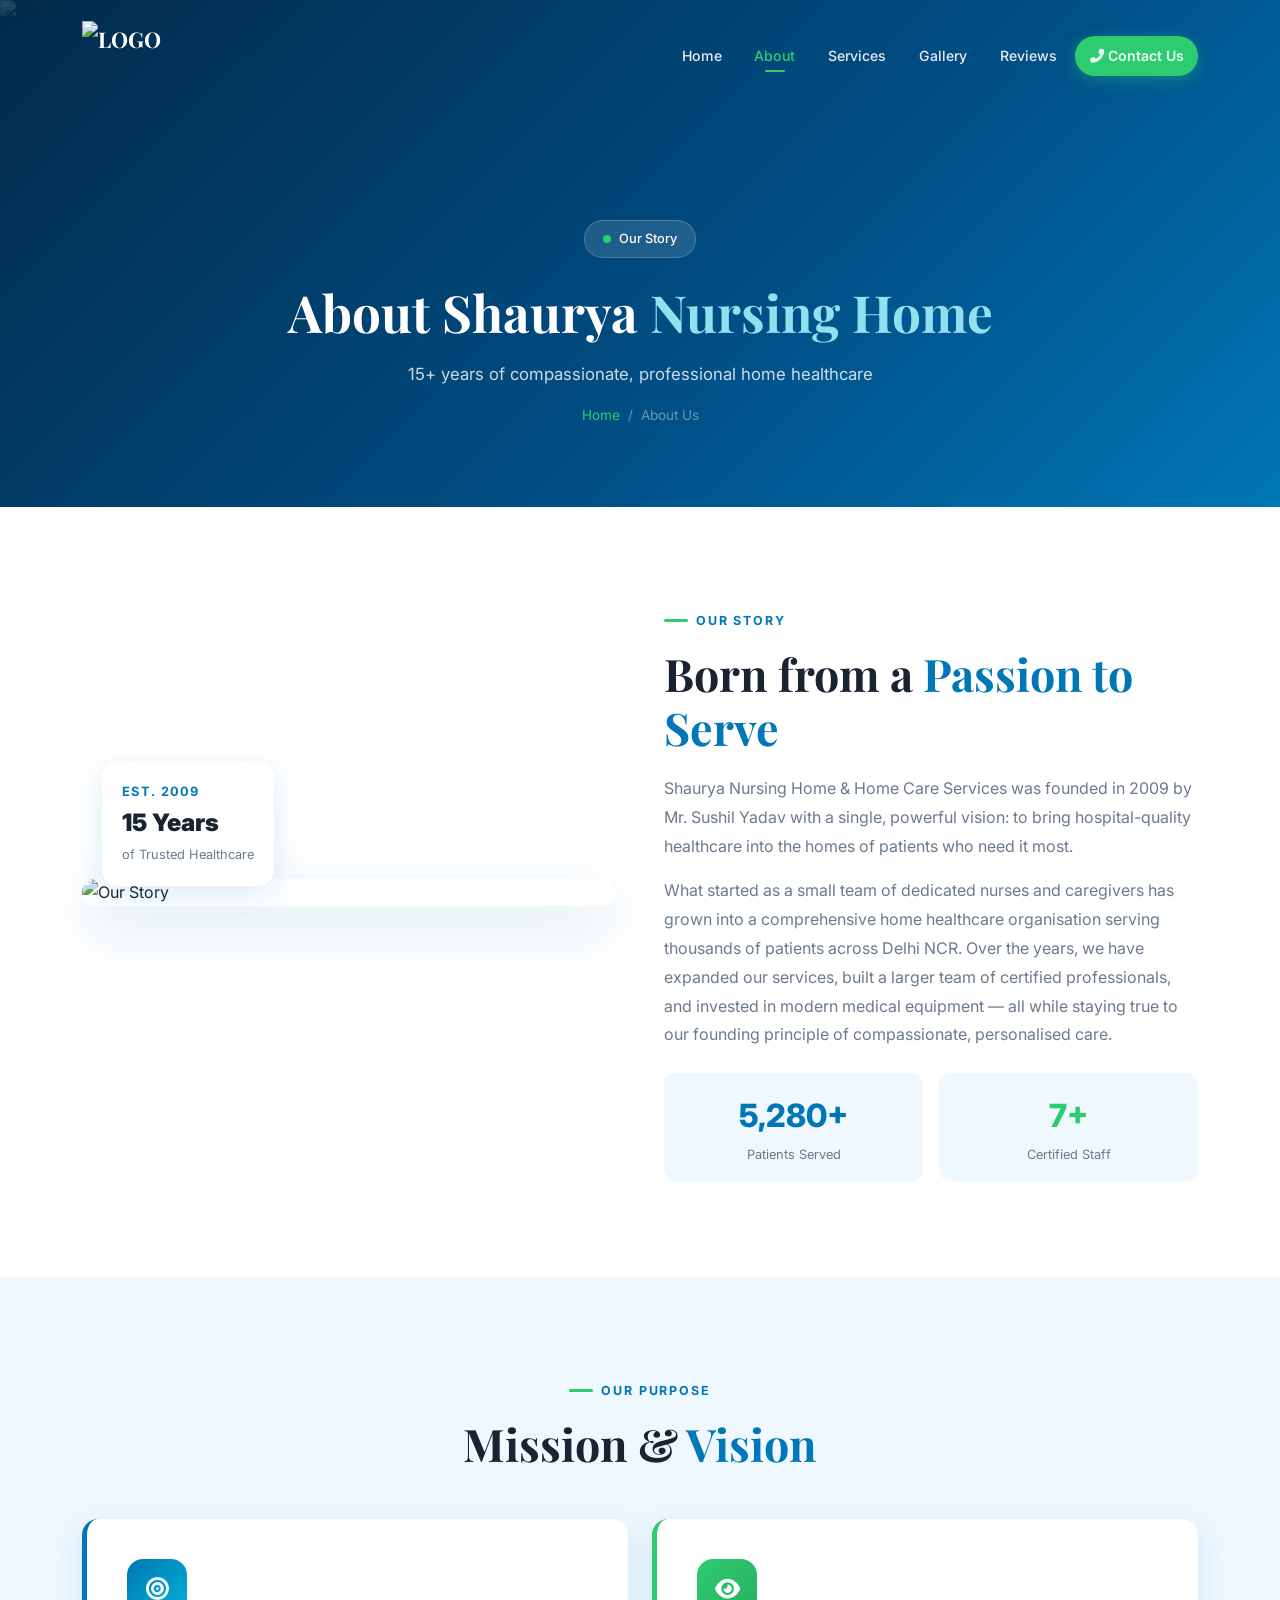
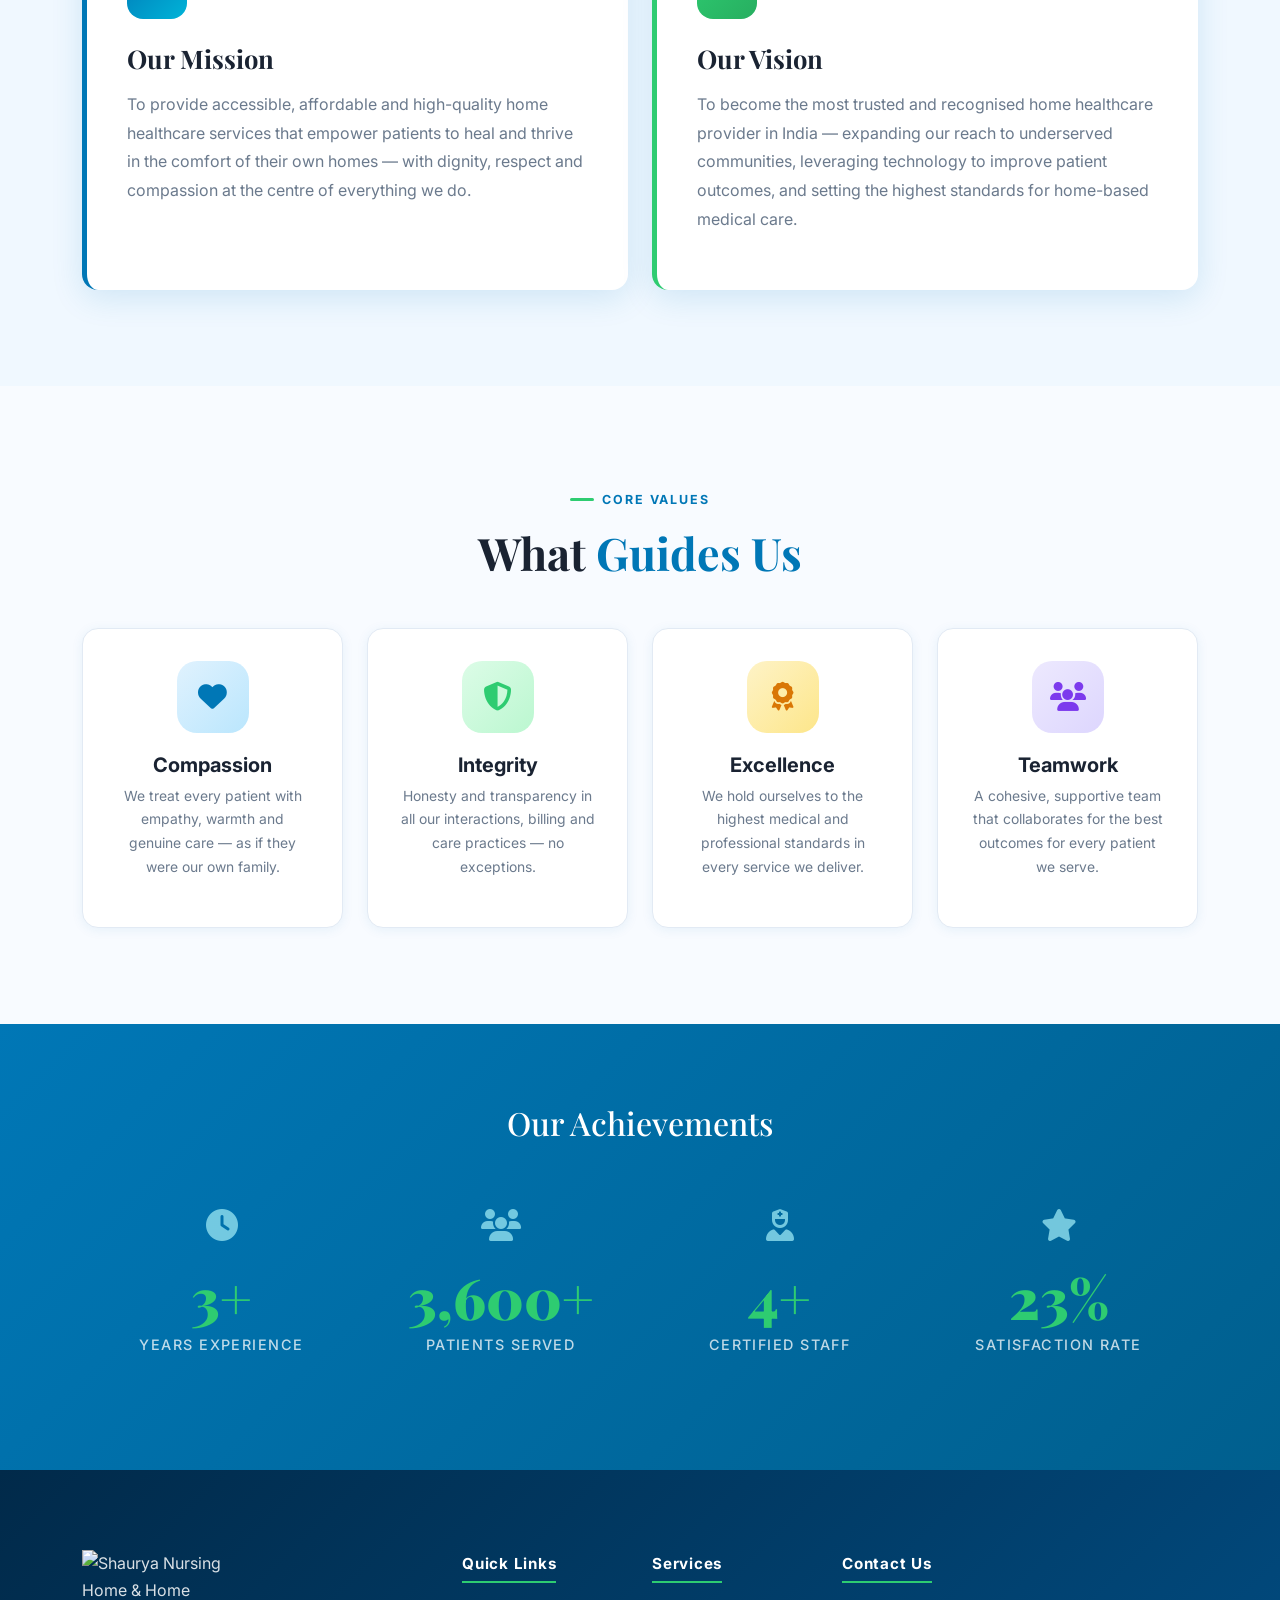
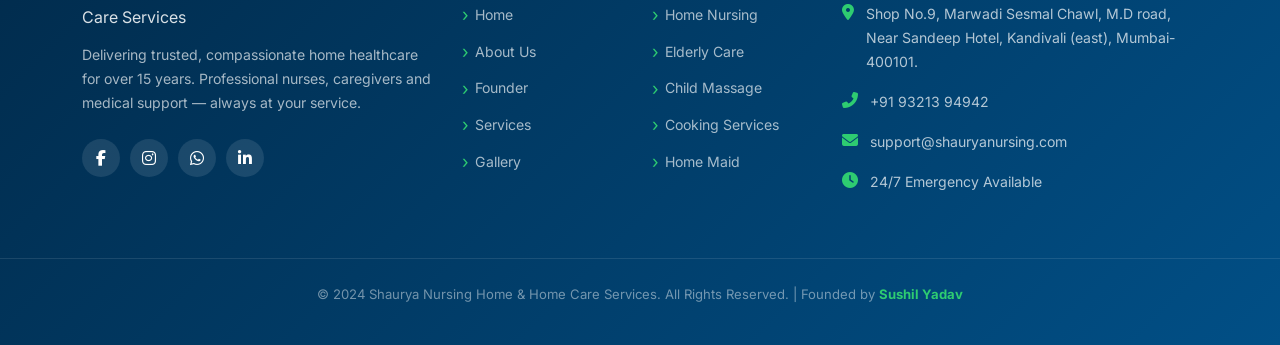
==== commit 94f03a31: "5" ====
--- a/Shaurya Nursing/pages/about.html
+++ b/Shaurya Nursing/pages/about.html
@@ -16,14 +16,13 @@
 <!-- NAVBAR -->
 <nav class="navbar-main navbar navbar-expand-lg">
   <div class="container">
-    <a class="navbar-brand" href="/index.html"><i class="fas fa-heartbeat me-2" style="color:var(--accent)"></i>Shaurya<span class="brand-sub">Nursing Home & Home Care</span></a>
+    <a class="navbar-brand" href="/index.html"><img src="/images/logo.jpg" alt="LOGO" srcset=""></a>
     <button class="navbar-toggler" type="button" data-bs-toggle="collapse" data-bs-target="#navMenu"><i class="fas fa-bars"></i></button>
     <div class="collapse navbar-collapse" id="navMenu">
       <ul class="nav-links navbar-nav ms-auto align-items-lg-center gap-1">
         <li><a class="nav-link" href="/index.html">Home</a></li>
         <li><a class="nav-link active" href="/pages/about.html">About</a></li>
         <li><a class="nav-link" href="/pages/services.html">Services</a></li>
-        <li><a class="nav-link" href="/pages/staff.html">Our Team</a></li>
         <li><a class="nav-link" href="/pages/gallery.html">Gallery</a></li>
         <li><a class="nav-link" href="/pages/testimonials.html">Reviews</a></li>
         <li><a class="nav-link nav-cta" href="/pages/contact.html"><i class="fas fa-phone-alt me-1"></i>Contact Us</a></li>
@@ -34,7 +33,7 @@
 
 <!-- PAGE HERO -->
 <section class="page-hero">
-  <img class="bg-img" src="https://images.unsplash.com/photo-1576091160550-2173dba999ef?w=1920&q=80" alt="About"/>
+  <img class="bg-img" src="/images/gallery3.webp" alt="About"/>
   <div class="container content text-center">
     <div class="hero-badge mx-auto" style="justify-content:center"><span class="dot"></span>Our Story</div>
     <h1>About Shaurya <span style="color:var(--primary-light)">Nursing Home</span></h1>
@@ -49,7 +48,7 @@
     <div class="row align-items-center g-5">
       <div class="col-lg-6" data-aos="fade-right">
         <div class="position-relative">
-          <img src="https://images.unsplash.com/photo-1582213782179-e0d53f98f2ca?w=700&q=80" alt="Our Story" style="border-radius:24px;width:100%;box-shadow:var(--shadow-lg)"/>
+          <img src="/images/home2.png" alt="Our Story" style="border-radius:24px;width:100%;box-shadow:var(--shadow-lg)"/>
           <div class="glass-card" style="position:absolute;bottom:20px;left:20px;padding:1.2rem">
             <div style="font-size:0.8rem;color:var(--primary);font-weight:700;text-transform:uppercase;letter-spacing:.1em">Est. 2009</div>
             <div style="font-size:1.5rem;font-weight:900;color:var(--text-dark)">15 Years</div>
@@ -69,13 +68,13 @@
         <div class="row g-3">
           <div class="col-6">
             <div style="padding:1rem;background:var(--light-bg);border-radius:12px;text-align:center">
-              <div style="font-size:2rem;font-weight:800;color:var(--primary)" data-counter data-target="1000" data-suffix="+">0+</div>
+              <div style="font-size:2rem;font-weight:800;color:var(--primary)" data-counter data-target="15000" data-suffix="+">0+</div>
               <div style="font-size:0.8rem;color:var(--text-muted)">Patients Served</div>
             </div>
           </div>
           <div class="col-6">
             <div style="padding:1rem;background:var(--light-bg);border-radius:12px;text-align:center">
-              <div style="font-size:2rem;font-weight:800;color:var(--accent)" data-counter data-target="50" data-suffix="+">0+</div>
+              <div style="font-size:2rem;font-weight:800;color:var(--accent)" data-counter data-target="20" data-suffix="+">0+</div>
               <div style="font-size:0.8rem;color:var(--text-muted)">Certified Staff</div>
             </div>
           </div>
@@ -116,7 +115,7 @@
 </section>
 
 <!-- TIMELINE -->
-<section class="section-pad">
+<section class="section-pad" style="display: none;">
   <div class="container">
     <div class="row justify-content-center">
       <div class="col-lg-9">
@@ -235,15 +234,15 @@
     </div>
     <div class="row g-0">
       <div class="col-6 col-md-3"><div class="stat-card"><div class="stat-icon"><i class="fas fa-clock"></i></div><div class="stat-num"><span data-counter data-target="15" data-suffix="+">0+</span></div><div class="stat-label">Years Experience</div></div></div>
-      <div class="col-6 col-md-3"><div class="stat-card"><div class="stat-icon"><i class="fas fa-users"></i></div><div class="stat-num"><span data-counter data-target="1000" data-suffix="+">0+</span></div><div class="stat-label">Patients Served</div></div></div>
-      <div class="col-6 col-md-3"><div class="stat-card"><div class="stat-icon"><i class="fas fa-user-nurse"></i></div><div class="stat-num"><span data-counter data-target="50" data-suffix="+">0+</span></div><div class="stat-label">Certified Staff</div></div></div>
+      <div class="col-6 col-md-3"><div class="stat-card"><div class="stat-icon"><i class="fas fa-users"></i></div><div class="stat-num"><span data-counter data-target="15000" data-suffix="+">0+</span></div><div class="stat-label">Patients Served</div></div></div>
+      <div class="col-6 col-md-3"><div class="stat-card"><div class="stat-icon"><i class="fas fa-user-nurse"></i></div><div class="stat-num"><span data-counter data-target="20" data-suffix="+">0+</span></div><div class="stat-label">Certified Staff</div></div></div>
       <div class="col-6 col-md-3"><div class="stat-card"><div class="stat-icon"><i class="fas fa-star"></i></div><div class="stat-num"><span data-counter data-target="98" data-suffix="%">0%</span></div><div class="stat-label">Satisfaction Rate</div></div></div>
     </div>
   </div>
 </section>
 
 <!-- TEAM PREVIEW -->
-<section class="section-pad">
+<section class="section-pad" style="display: none;">
   <div class="container text-center">
     <div class="section-label mx-auto mb-3" style="justify-content:center">Our Team</div>
     <h2 class="section-title mb-4">Meet Our <span>Dedicated Team</span></h2>
@@ -254,17 +253,54 @@
   </div>
 </section>
 
-<!-- FOOTER -->
+<!-- ===== FOOTER ===== -->
 <footer class="footer">
   <div class="container">
     <div class="row g-4">
-      <div class="col-lg-4"><div class="footer-brand"><div class="logo-text"><i class="fas fa-heartbeat me-2" style="color:var(--accent)"></i>Shaurya <span>Nursing</span></div><p>Delivering trusted, compassionate home healthcare for over 15 years.</p></div><div class="footer-social"><a href="#"><i class="fab fa-facebook-f"></i></a><a href="#"><i class="fab fa-instagram"></i></a><a href="#"><i class="fab fa-whatsapp"></i></a><a href="#"><i class="fab fa-youtube"></i></a></div></div>
-      <div class="col-sm-6 col-lg-2"><h6>Quick Links</h6><ul><li><a href="index.html">Home</a></li><li><a href="about.html">About Us</a></li><li><a href="founder.html">Founder</a></li><li><a href="services.html">Services</a></li><li><a href="staff.html">Our Team</a></li></ul></div>
-      <div class="col-sm-6 col-lg-2"><h6>Services</h6><ul><li><a href="services.html">Home Nursing</a></li><li><a href="services.html">Elderly Care</a></li><li><a href="services.html">ICU at Home</a></li><li><a href="services.html">Physiotherapy</a></li><li><a href="services.html">Post-Surgery Care</a></li></ul></div>
-      <div class="col-lg-4"><h6>Contact Us</h6><div class="footer-contact-item"><i class="fas fa-map-marker-alt"></i><span>123 Healthcare Avenue, Sector 15, Delhi NCR – 110001</span></div><div class="footer-contact-item"><i class="fas fa-phone-alt"></i><span>+91 99999 99999</span></div><div class="footer-contact-item"><i class="fas fa-envelope"></i><span>info@shauryanursinghome.com</span></div></div>
-    </div>
-  </div>
-  <div class="footer-bottom"><p>© 2024 Shaurya Nursing Home & Home Care Services. All Rights Reserved.</p></div>
+      <div class="col-lg-4">
+        <div class="footer-brand">
+          <img src="./images/logo.jpg" alt="Shaurya Nursing Home & Home Care Services" loading="lazy" style="width:140px;margin-right:8px"/>
+         <p>Delivering trusted, compassionate home healthcare for over 15 years. Professional nurses, caregivers and medical support — always at your service.</p>
+        </div>
+        <div class="footer-social">
+          <a href="https://www.facebook.com/shaurya.nursing.bureau?rdid=h7XE7G8WtOo7ecdH&share_url=https%3A%2F%2Fwww.facebook.com%2Fshare%2F14hUdJN5AgJ%2F#" target="_blank"><i class="fab fa-facebook-f"></i></a>
+          <a href="https://www.instagram.com/shaurya.nursing.bureau?utm_source=ig_web_button_share_sheet&igsh=ZDNlZDc0MzIxNw==" target="_blank"><i class="fab fa-instagram"></i></a>
+          <a href="https://wa.me/919321394942" target="_blank"><i class="fab fa-whatsapp"></i></a>
+          <a href="https://www.linkedin.com/company/shaurya-nursing-bureau" target="_blank"><i class="fab fa-linkedin-in"></i></a>
+        </div>
+      </div>
+      <div class="col-sm-6 col-lg-2">
+        <h6>Quick Links</h6>
+        <ul>
+          <li><a href="/index.html">Home</a></li>
+          <li><a href="/pages/about.html">About Us</a></li>
+          <li><a href="/pages/founder.html">Founder</a></li>
+          <li><a href="/pages/services.html">Services</a></li>
+          <li><a href="/pages/gallery.html">Gallery</a></li>
+        </ul>
+      </div>
+      <div class="col-sm-6 col-lg-2">
+        <h6>Services</h6>
+        <ul>
+          <li><a href="/pages/services.html">Home Nursing</a></li>
+          <li><a href="/pages/services.html">Elderly Care</a></li>
+          <li><a href="/pages/services.html">Child Massage</a></li>
+          <li><a href="/pages/services.html">Cooking Services</a></li>
+          <li><a href="/pages/services.html">Home Maid</a></li>
+        </ul>
+      </div>
+      <div class="col-lg-4">
+        <h6>Contact Us</h6>
+        <div class="footer-contact-item"><i class="fas fa-map-marker-alt"></i><span>Shop No.9, Marwadi Sesmal Chawl, M.D road, Near Sandeep Hotel, Kandivali (east), Mumbai-400101.</span></div>
+        <div class="footer-contact-item"><i class="fas fa-phone-alt"></i><span>+91 93213 94942</span></div>
+        <div class="footer-contact-item"><i class="fas fa-envelope"></i><span>support@shauryanursing.com</span></div>
+        <div class="footer-contact-item"><i class="fas fa-clock"></i><span>24/7 Emergency Available</span></div>
+      </div>
+    </div>
+  </div>
+  <div class="footer-bottom">
+    <p>© 2024 Shaurya Nursing Home & Home Care Services. All Rights Reserved. | Founded by <strong style="color:var(--accent)">Sushil Yadav</strong></p>
+  </div>
 </footer>
 
 <script src="https://cdn.jsdelivr.net/npm/bootstrap@5.3.2/dist/js/bootstrap.bundle.min.js"></script>
--- a/Shaurya Nursing/style.css
+++ b/Shaurya Nursing/style.css
@@ -43,6 +43,7 @@
   line-height: 1.7;
   overflow-x: hidden;
 }
+html, body {overflow-x: hidden;}
 
 img { max-width: 100%; height: auto; display: block; }
 a  { text-decoration: none; color: inherit; }
@@ -130,6 +131,10 @@
   font-size: 1.35rem; font-weight: 700;
   color: var(--white);
   transition: color 0.3s;
+}
+.navbar-brand img {
+  height: 70px; width: auto;
+  margin-right: 10px;
 }
 .navbar-main.scrolled .navbar-brand { color: var(--primary); }
 .navbar-main .navbar-brand .brand-sub {
@@ -254,6 +259,7 @@
   border-radius: var(--radius-lg);
   box-shadow: var(--shadow-lg);
   width: 100%;
+  height: 400px;
 }
 .hero-float-card {
   position: absolute;
@@ -501,6 +507,16 @@
   width: 48px; height: 48px; border-radius: 50%; object-fit: cover;
   border: 2px solid var(--primary-light);
 }
+.reviewer img
+{
+  display: none;
+
+}
+.r-role
+{
+  display: none;
+  
+}
 .testimonial-card .reviewer .r-name { font-weight: 700; font-size: 0.9rem; }
 .testimonial-card .reviewer .r-role { font-size: 0.78rem; color: var(--text-muted); }
 
@@ -564,6 +580,9 @@
   display: flex; align-items: flex-start; gap: 12px;
   font-size: 0.88rem; color: rgba(255,255,255,0.7);
   margin-bottom: 1rem;
+}
+.d-flex :hover{
+  transform: translateY(-3px);
 }
 .footer-contact-item i { color: var(--accent); font-size: 1rem; margin-top: 2px; flex-shrink: 0; }
 .footer-bottom {
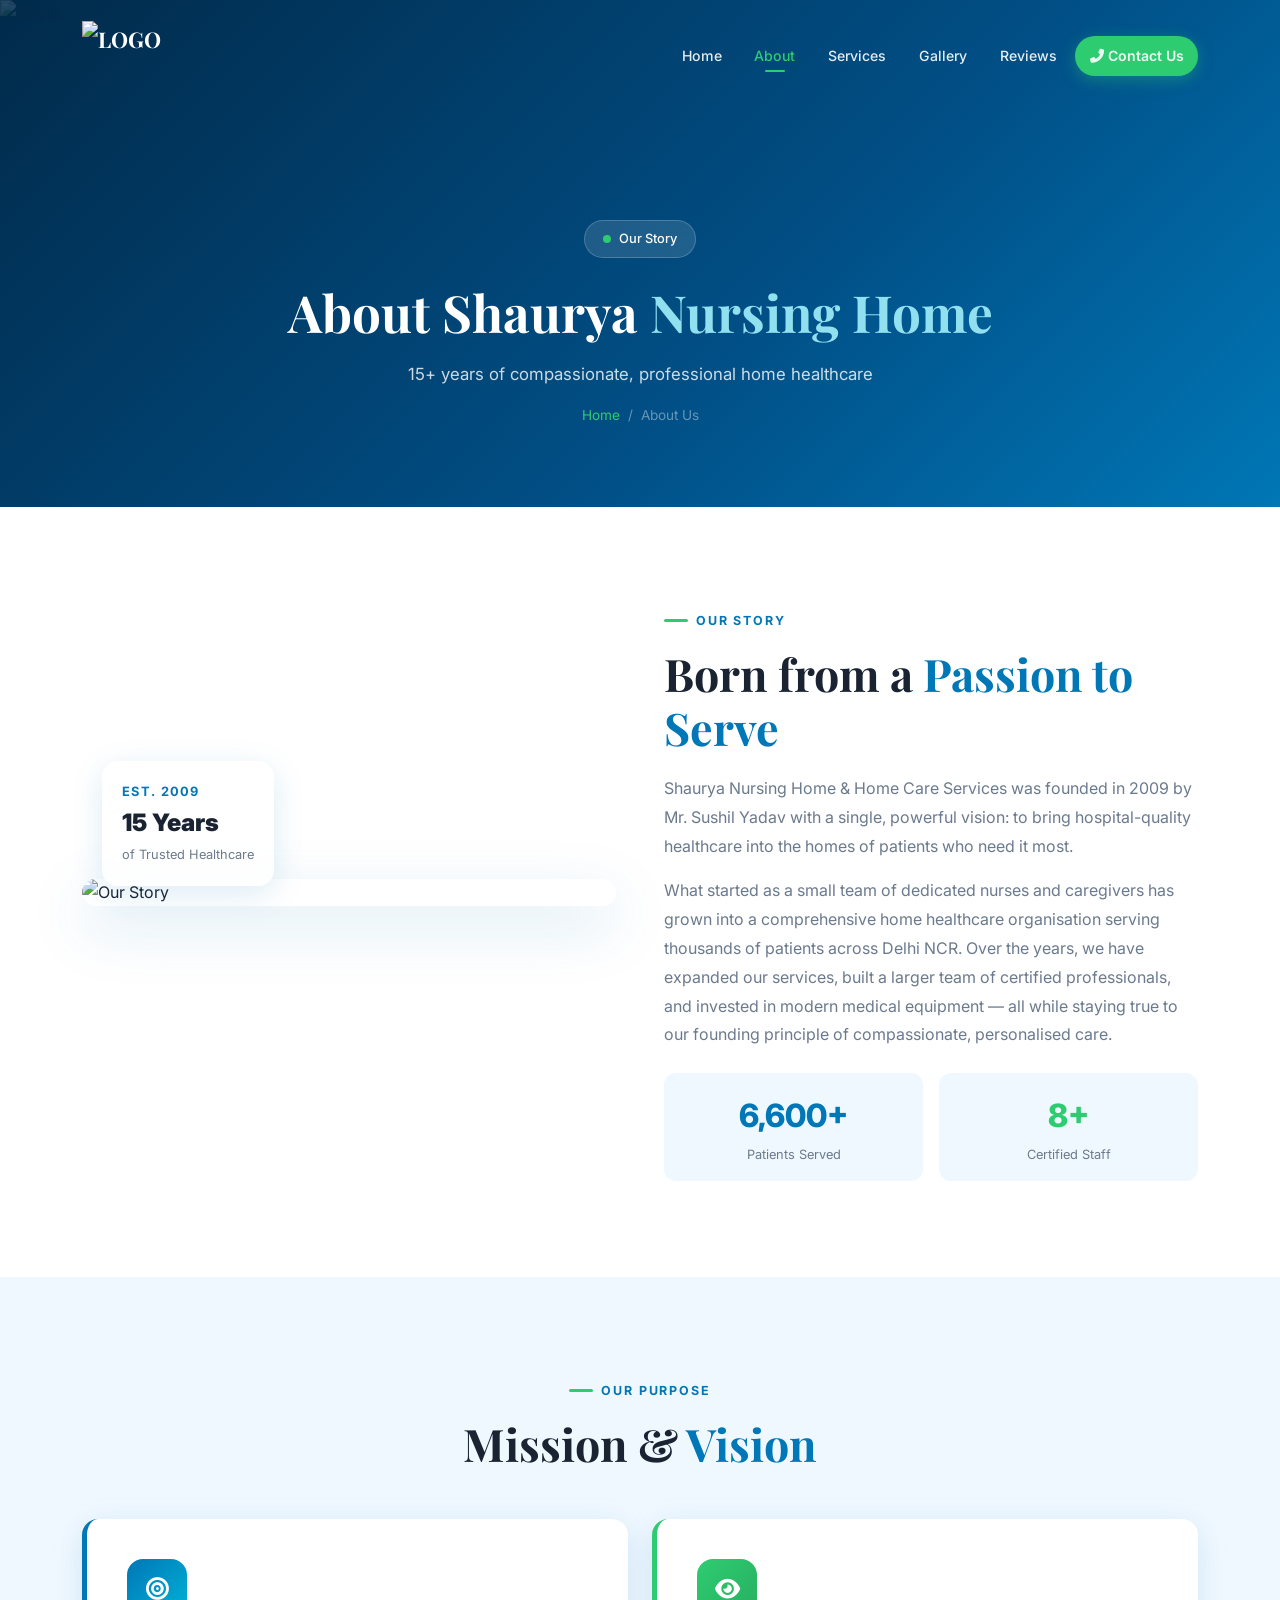
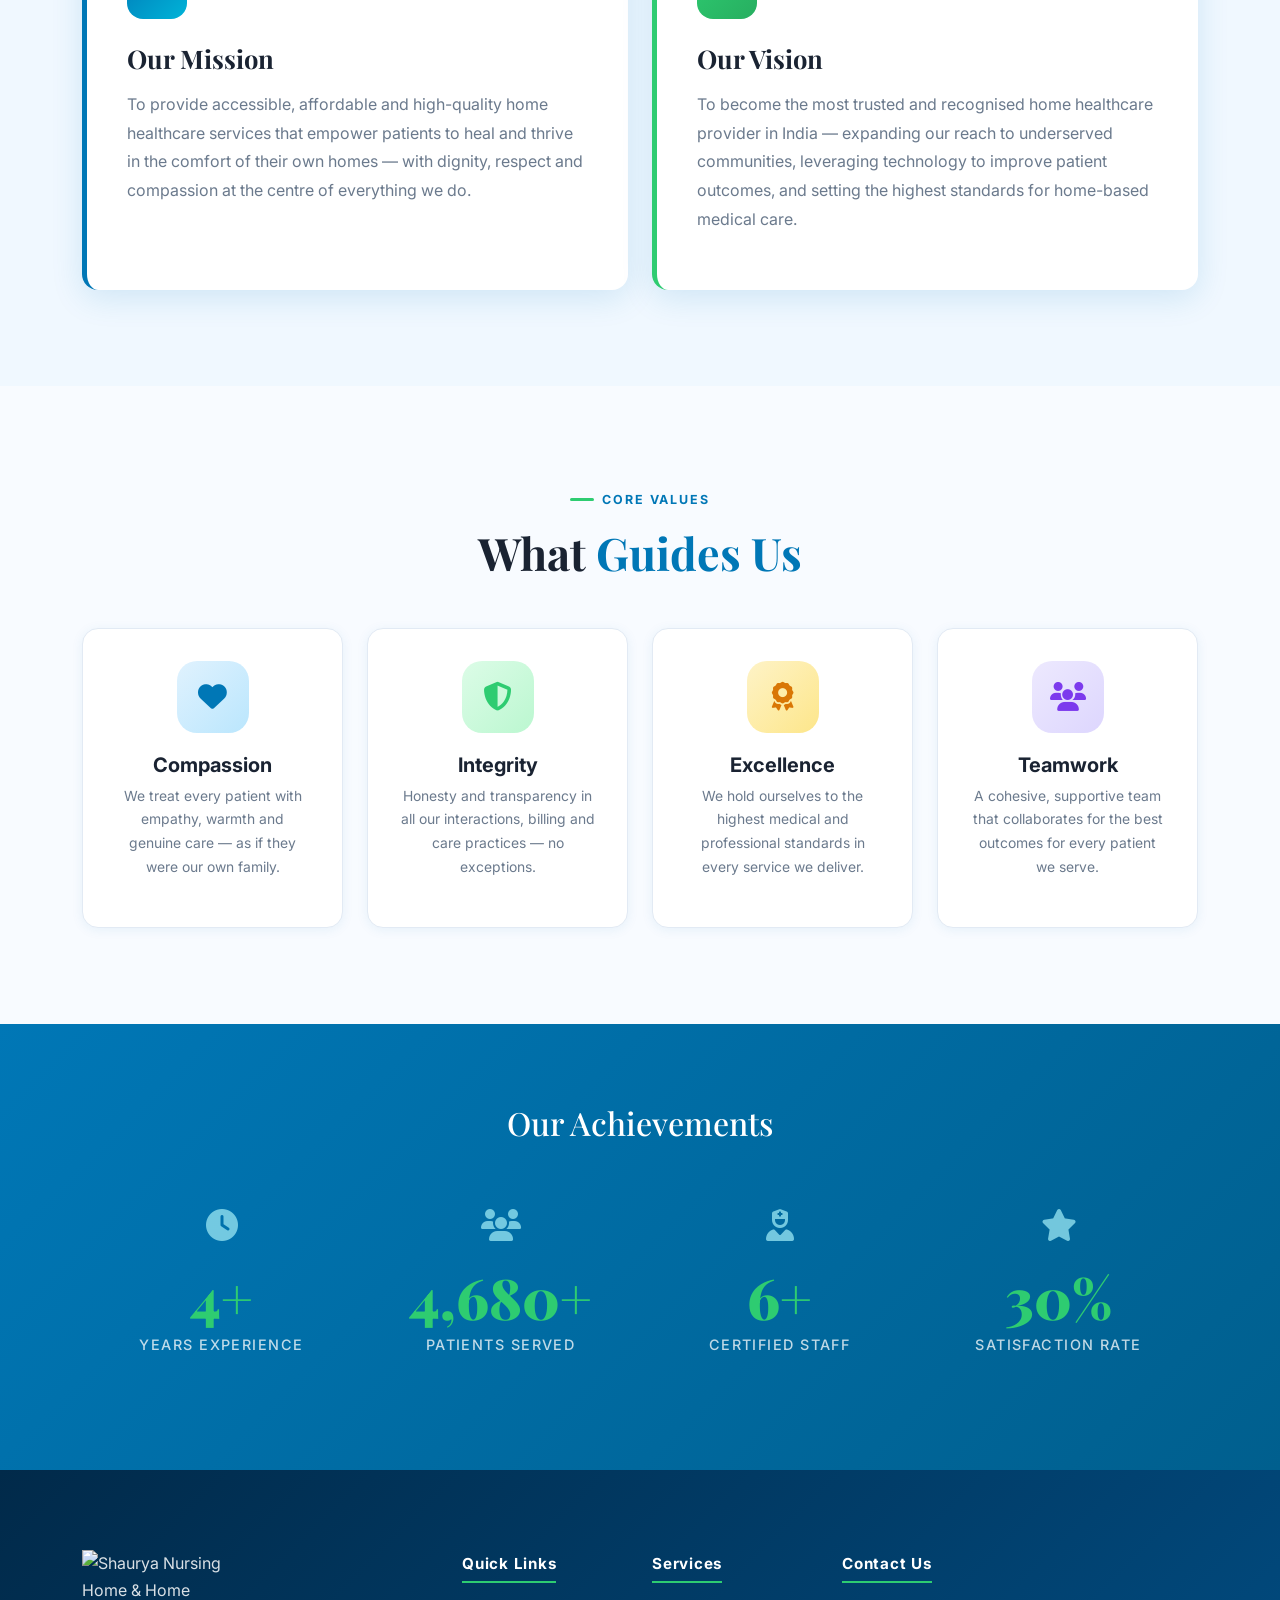
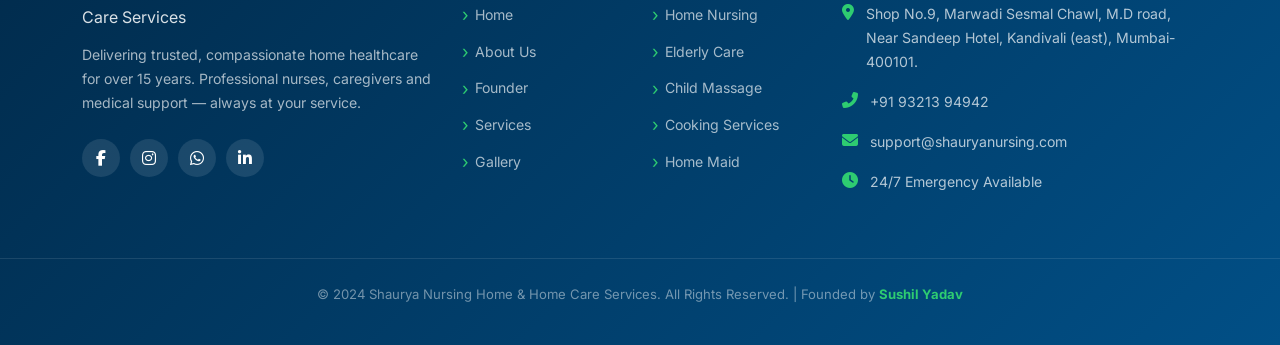
==== commit 5ef123b1: "6" ====
--- a/Shaurya Nursing/pages/about.html
+++ b/Shaurya Nursing/pages/about.html
@@ -259,7 +259,7 @@
     <div class="row g-4">
       <div class="col-lg-4">
         <div class="footer-brand">
-          <img src="./images/logo.jpg" alt="Shaurya Nursing Home & Home Care Services" loading="lazy" style="width:140px;margin-right:8px"/>
+          <img src="/images/logo.jpg" alt="Shaurya Nursing Home & Home Care Services" loading="lazy" style="width:140px;margin-right:8px"/>
          <p>Delivering trusted, compassionate home healthcare for over 15 years. Professional nurses, caregivers and medical support — always at your service.</p>
         </div>
         <div class="footer-social">
--- a/Shaurya Nursing/style.css
+++ b/Shaurya Nursing/style.css
@@ -993,3 +993,8 @@
   .section-pad { padding: 48px 0; }
   .footer { padding-top: 48px; }
 }
+@media (max-width: 480px) {
+.nav-item a{
+    color: white;
+}
+}
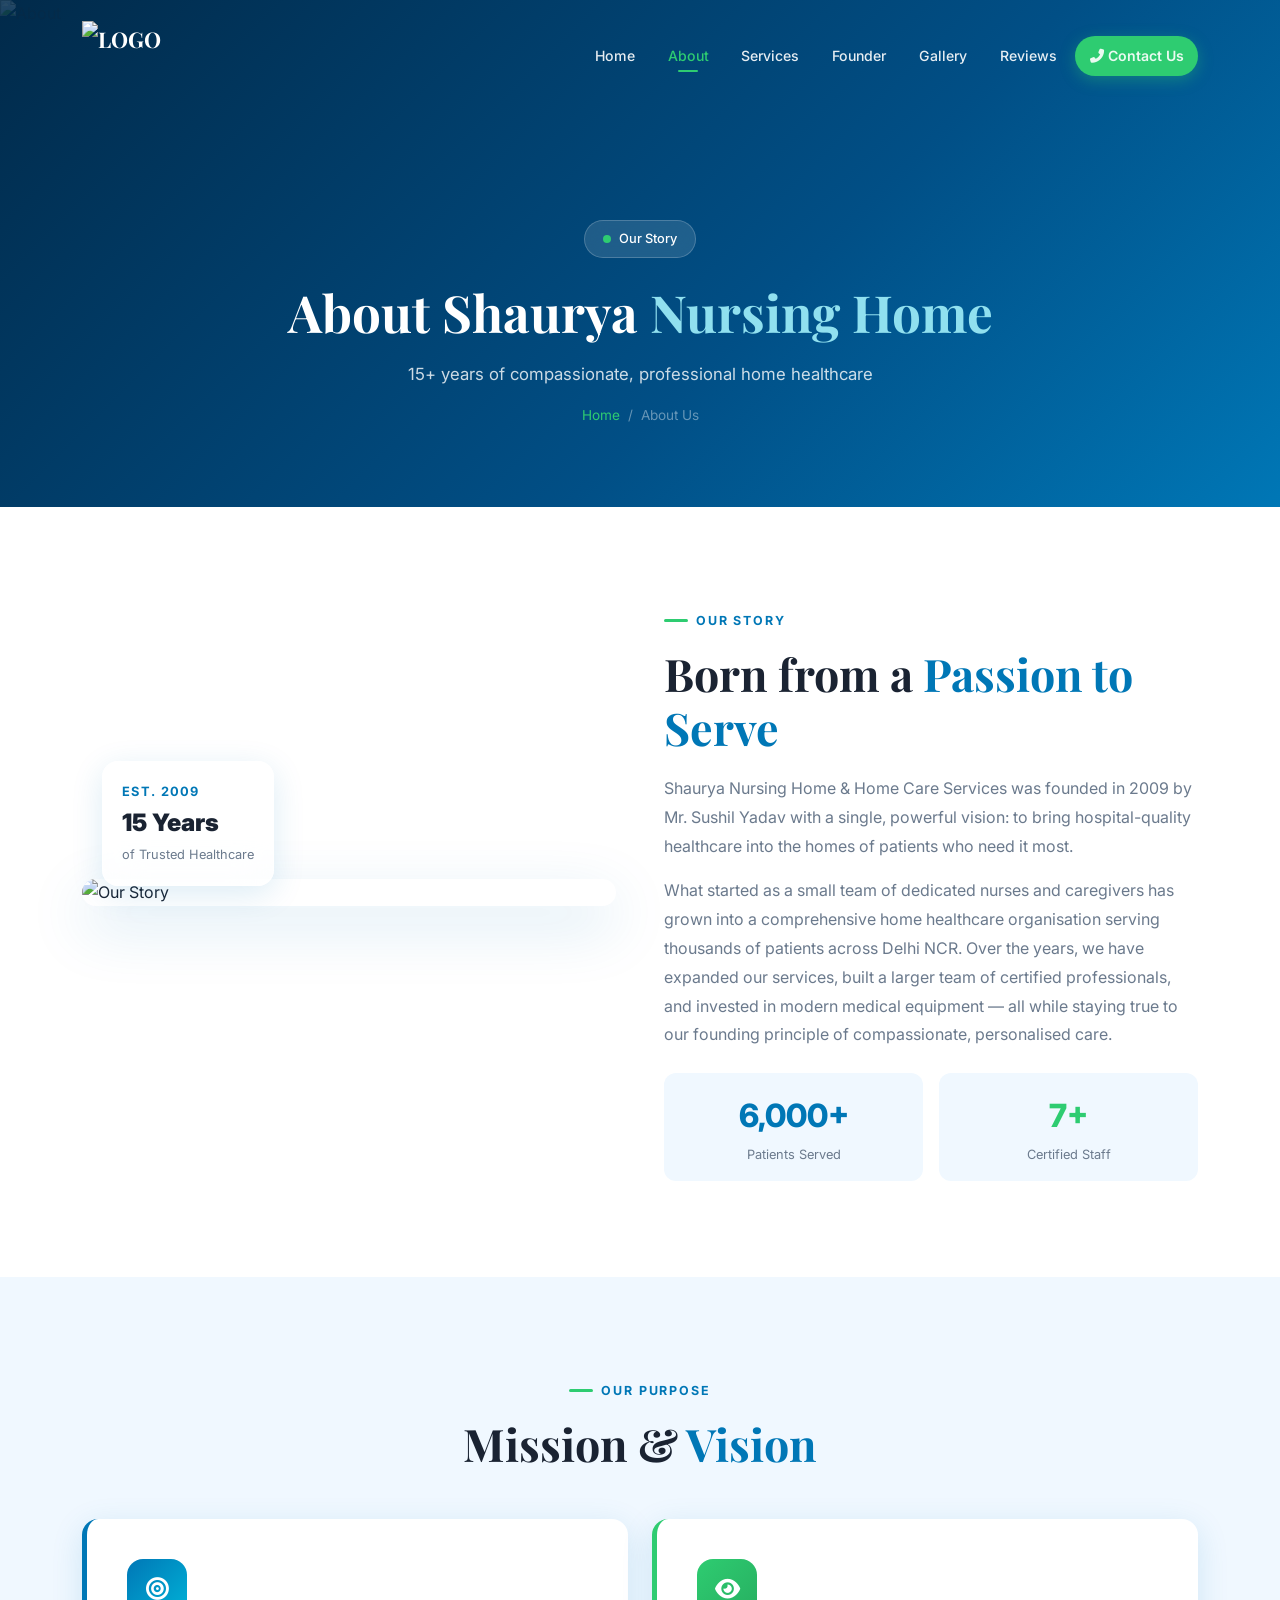
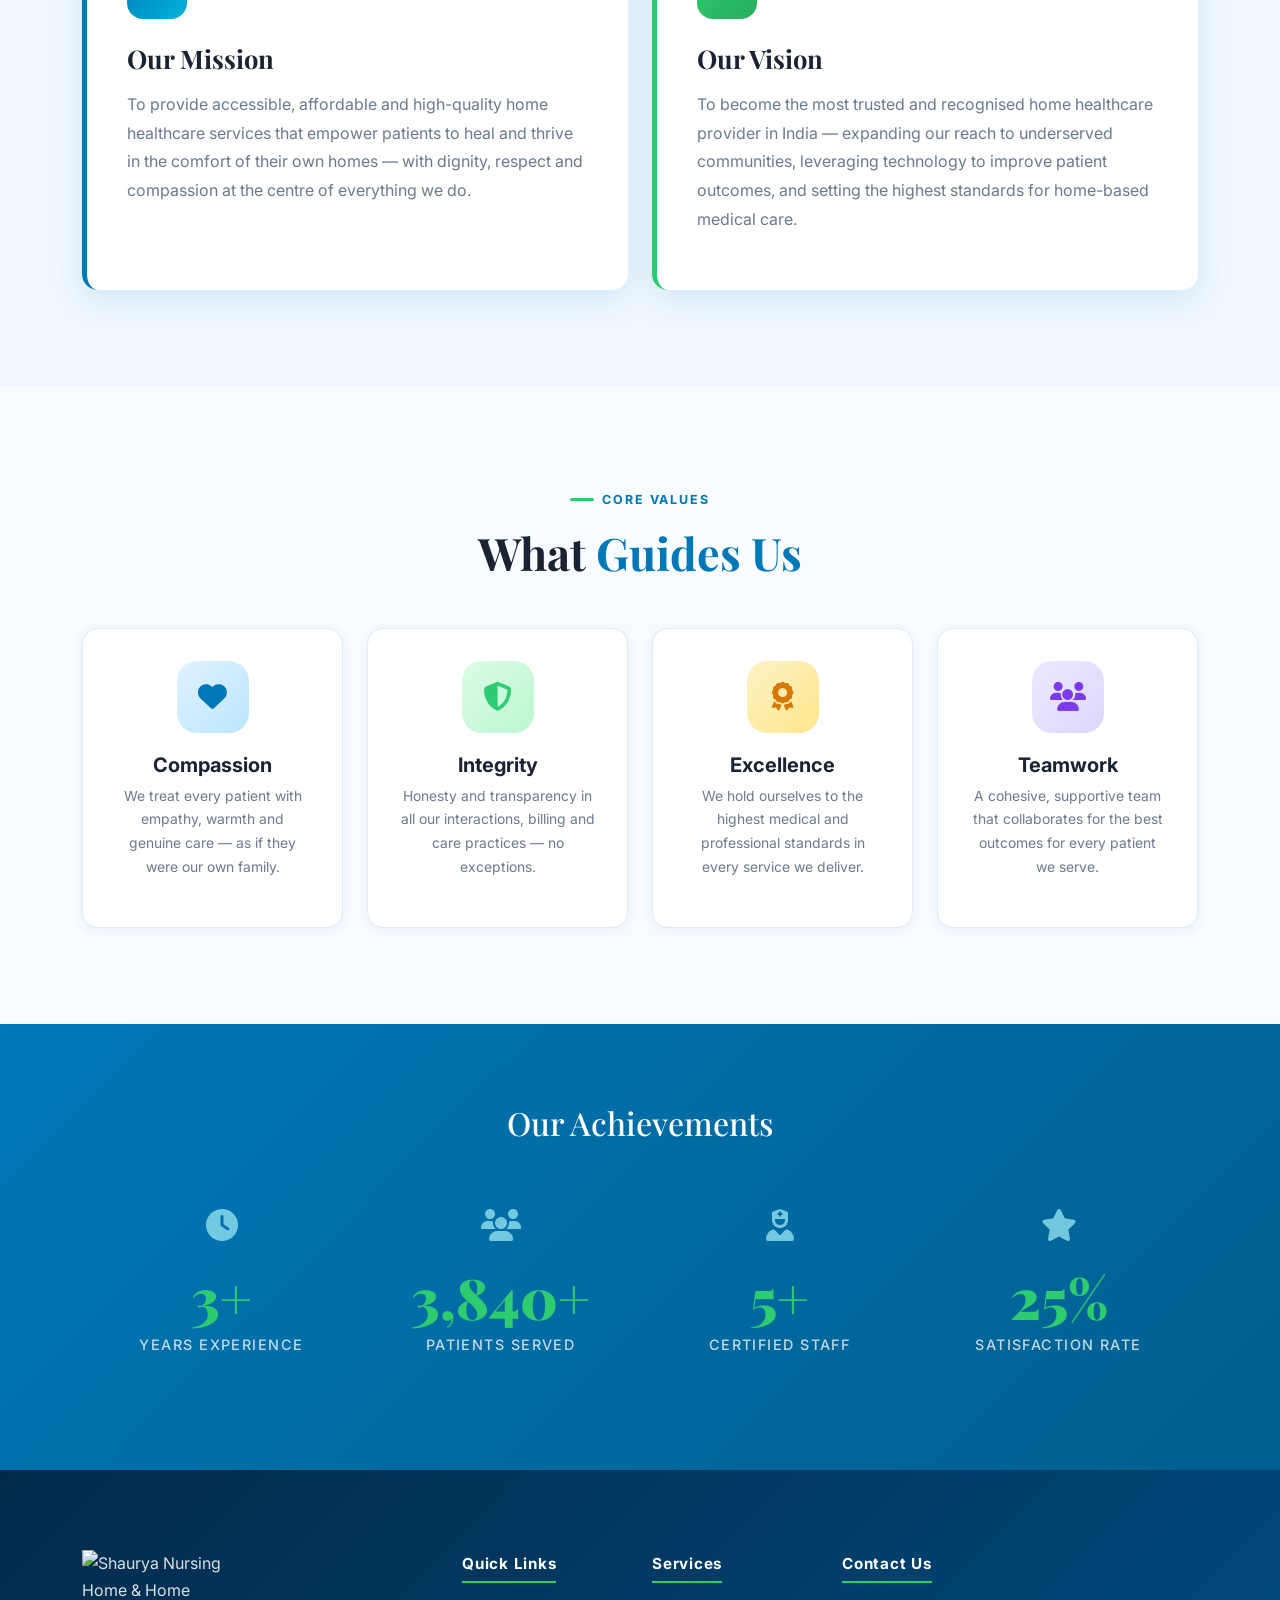
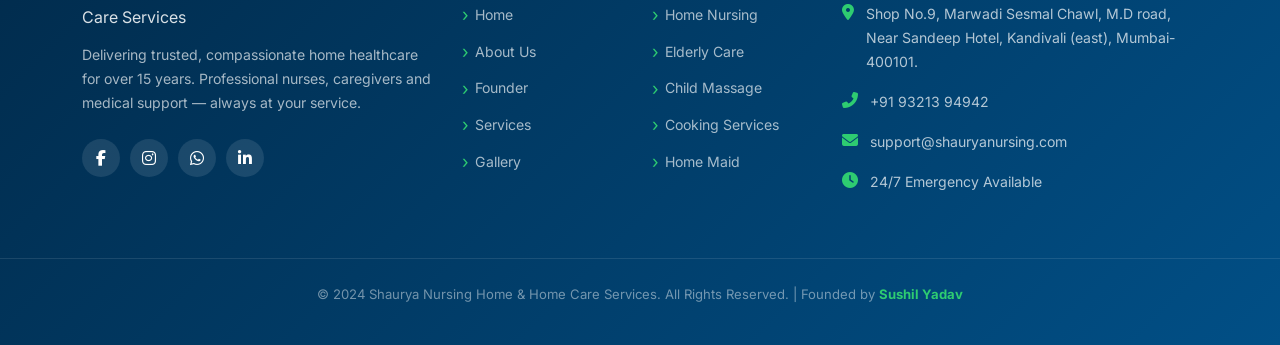
==== commit 8038edb5: "7" ====
--- a/Shaurya Nursing/pages/about.html
+++ b/Shaurya Nursing/pages/about.html
@@ -16,13 +16,14 @@
 <!-- NAVBAR -->
 <nav class="navbar-main navbar navbar-expand-lg">
   <div class="container">
-    <a class="navbar-brand" href="/index.html"><img src="/images/logo.jpg" alt="LOGO" srcset=""></a>
+    <a class="navbar-brand" href="/index.html"><img src="/images/logo1.jpg" alt="LOGO" srcset=""></a>
     <button class="navbar-toggler" type="button" data-bs-toggle="collapse" data-bs-target="#navMenu"><i class="fas fa-bars"></i></button>
     <div class="collapse navbar-collapse" id="navMenu">
       <ul class="nav-links navbar-nav ms-auto align-items-lg-center gap-1">
         <li><a class="nav-link" href="/index.html">Home</a></li>
         <li><a class="nav-link active" href="/pages/about.html">About</a></li>
         <li><a class="nav-link" href="/pages/services.html">Services</a></li>
+        <li class="nav-item"><a class="nav-link" href="/pages/founder.html">Founder</a></li>
         <li><a class="nav-link" href="/pages/gallery.html">Gallery</a></li>
         <li><a class="nav-link" href="/pages/testimonials.html">Reviews</a></li>
         <li><a class="nav-link nav-cta" href="/pages/contact.html"><i class="fas fa-phone-alt me-1"></i>Contact Us</a></li>
@@ -33,7 +34,7 @@
 
 <!-- PAGE HERO -->
 <section class="page-hero">
-  <img class="bg-img" src="/images/gallery3.webp" alt="About"/>
+  <img class="bg-img" src="/images/elder_care.png" alt="About"/>
   <div class="container content text-center">
     <div class="hero-badge mx-auto" style="justify-content:center"><span class="dot"></span>Our Story</div>
     <h1>About Shaurya <span style="color:var(--primary-light)">Nursing Home</span></h1>
@@ -259,7 +260,7 @@
     <div class="row g-4">
       <div class="col-lg-4">
         <div class="footer-brand">
-          <img src="/images/logo.jpg" alt="Shaurya Nursing Home & Home Care Services" loading="lazy" style="width:140px;margin-right:8px"/>
+          <img src="/images/logo1.jpg" alt="Shaurya Nursing Home & Home Care Services" loading="lazy" style="width:140px;margin-right:8px"/>
          <p>Delivering trusted, compassionate home healthcare for over 15 years. Professional nurses, caregivers and medical support — always at your service.</p>
         </div>
         <div class="footer-social">
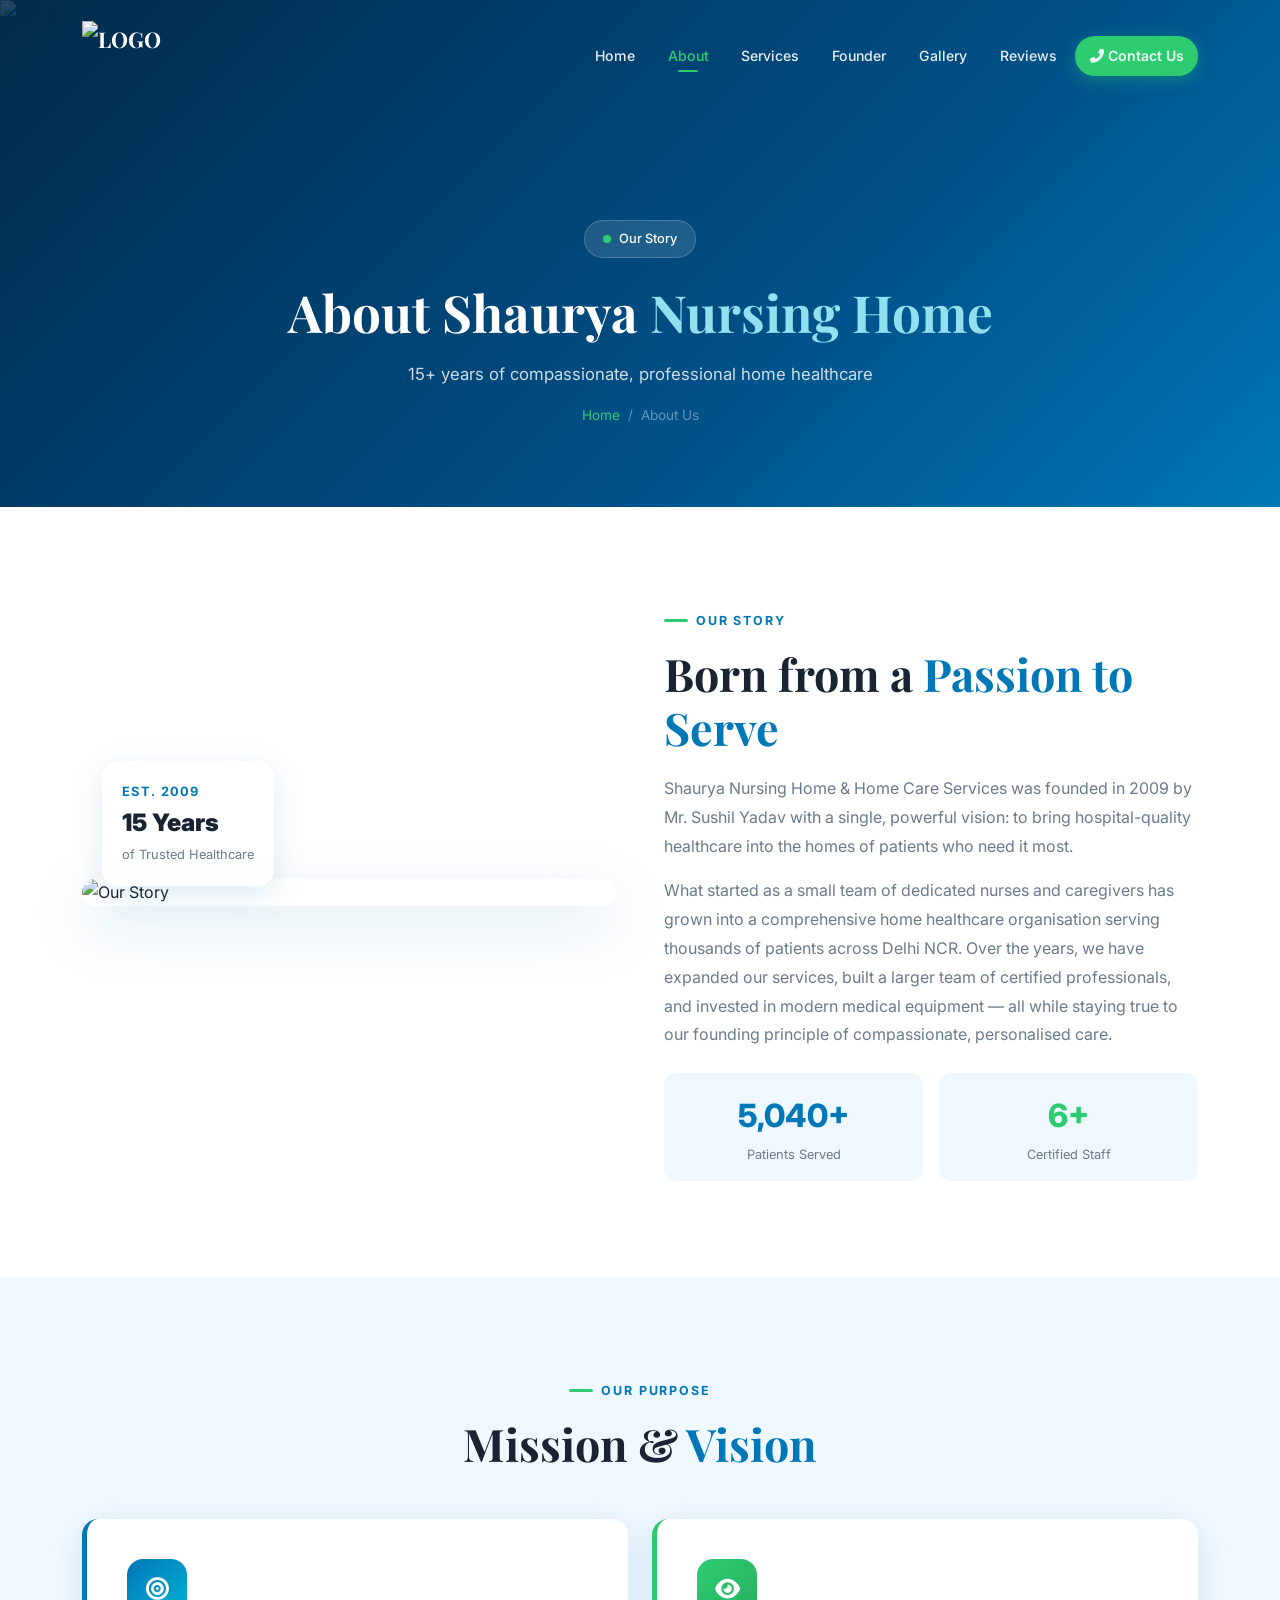
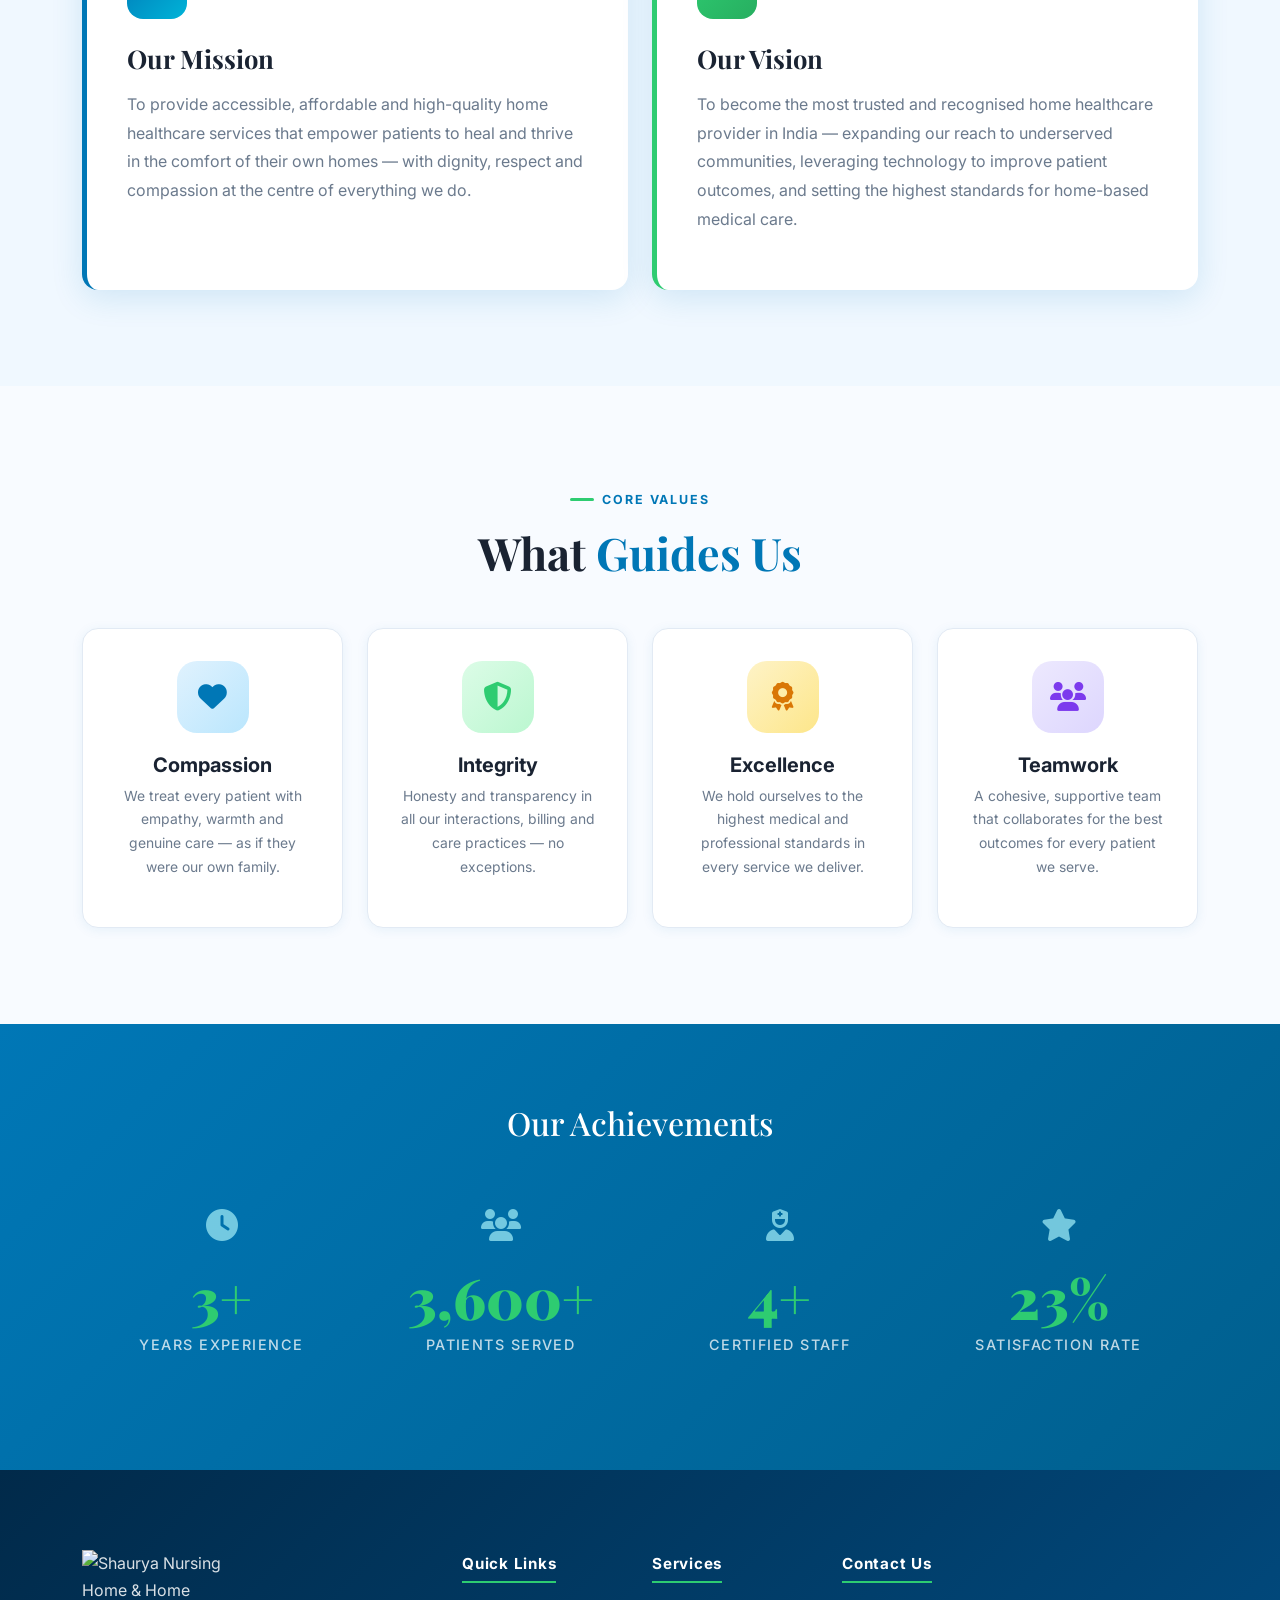
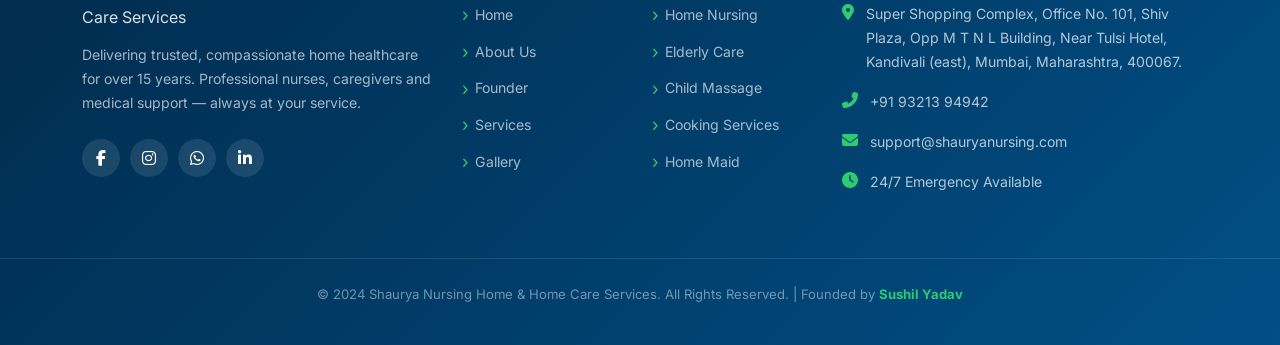
==== commit d5ed2941: "10" ====
--- a/Shaurya Nursing/pages/about.html
+++ b/Shaurya Nursing/pages/about.html
@@ -49,7 +49,7 @@
     <div class="row align-items-center g-5">
       <div class="col-lg-6" data-aos="fade-right">
         <div class="position-relative">
-          <img src="/images/home2.png" alt="Our Story" style="border-radius:24px;width:100%;box-shadow:var(--shadow-lg)"/>
+          <img src="/images/home2.jpeg" alt="Our Story" style="border-radius:24px;width:100%;box-shadow:var(--shadow-lg)"/>
           <div class="glass-card" style="position:absolute;bottom:20px;left:20px;padding:1.2rem">
             <div style="font-size:0.8rem;color:var(--primary);font-weight:700;text-transform:uppercase;letter-spacing:.1em">Est. 2009</div>
             <div style="font-size:1.5rem;font-weight:900;color:var(--text-dark)">15 Years</div>
@@ -292,7 +292,7 @@
       </div>
       <div class="col-lg-4">
         <h6>Contact Us</h6>
-        <div class="footer-contact-item"><i class="fas fa-map-marker-alt"></i><span>Shop No.9, Marwadi Sesmal Chawl, M.D road, Near Sandeep Hotel, Kandivali (east), Mumbai-400101.</span></div>
+        <div class="footer-contact-item"><i class="fas fa-map-marker-alt"></i><span>Super Shopping Complex, Office No. 101, Shiv Plaza, Opp M T N L Building, Near Tulsi Hotel, Kandivali (east), Mumbai, Maharashtra, 400067.</span></div>
         <div class="footer-contact-item"><i class="fas fa-phone-alt"></i><span>+91 93213 94942</span></div>
         <div class="footer-contact-item"><i class="fas fa-envelope"></i><span>support@shauryanursing.com</span></div>
         <div class="footer-contact-item"><i class="fas fa-clock"></i><span>24/7 Emergency Available</span></div>
--- a/Shaurya Nursing/style.css
+++ b/Shaurya Nursing/style.css
@@ -993,7 +993,7 @@
   .section-pad { padding: 48px 0; }
   .footer { padding-top: 48px; }
 }
-@media (max-width: 480px) {
+@media (max-width: 680px) {
 .nav-item a{
     color: white;
 }
